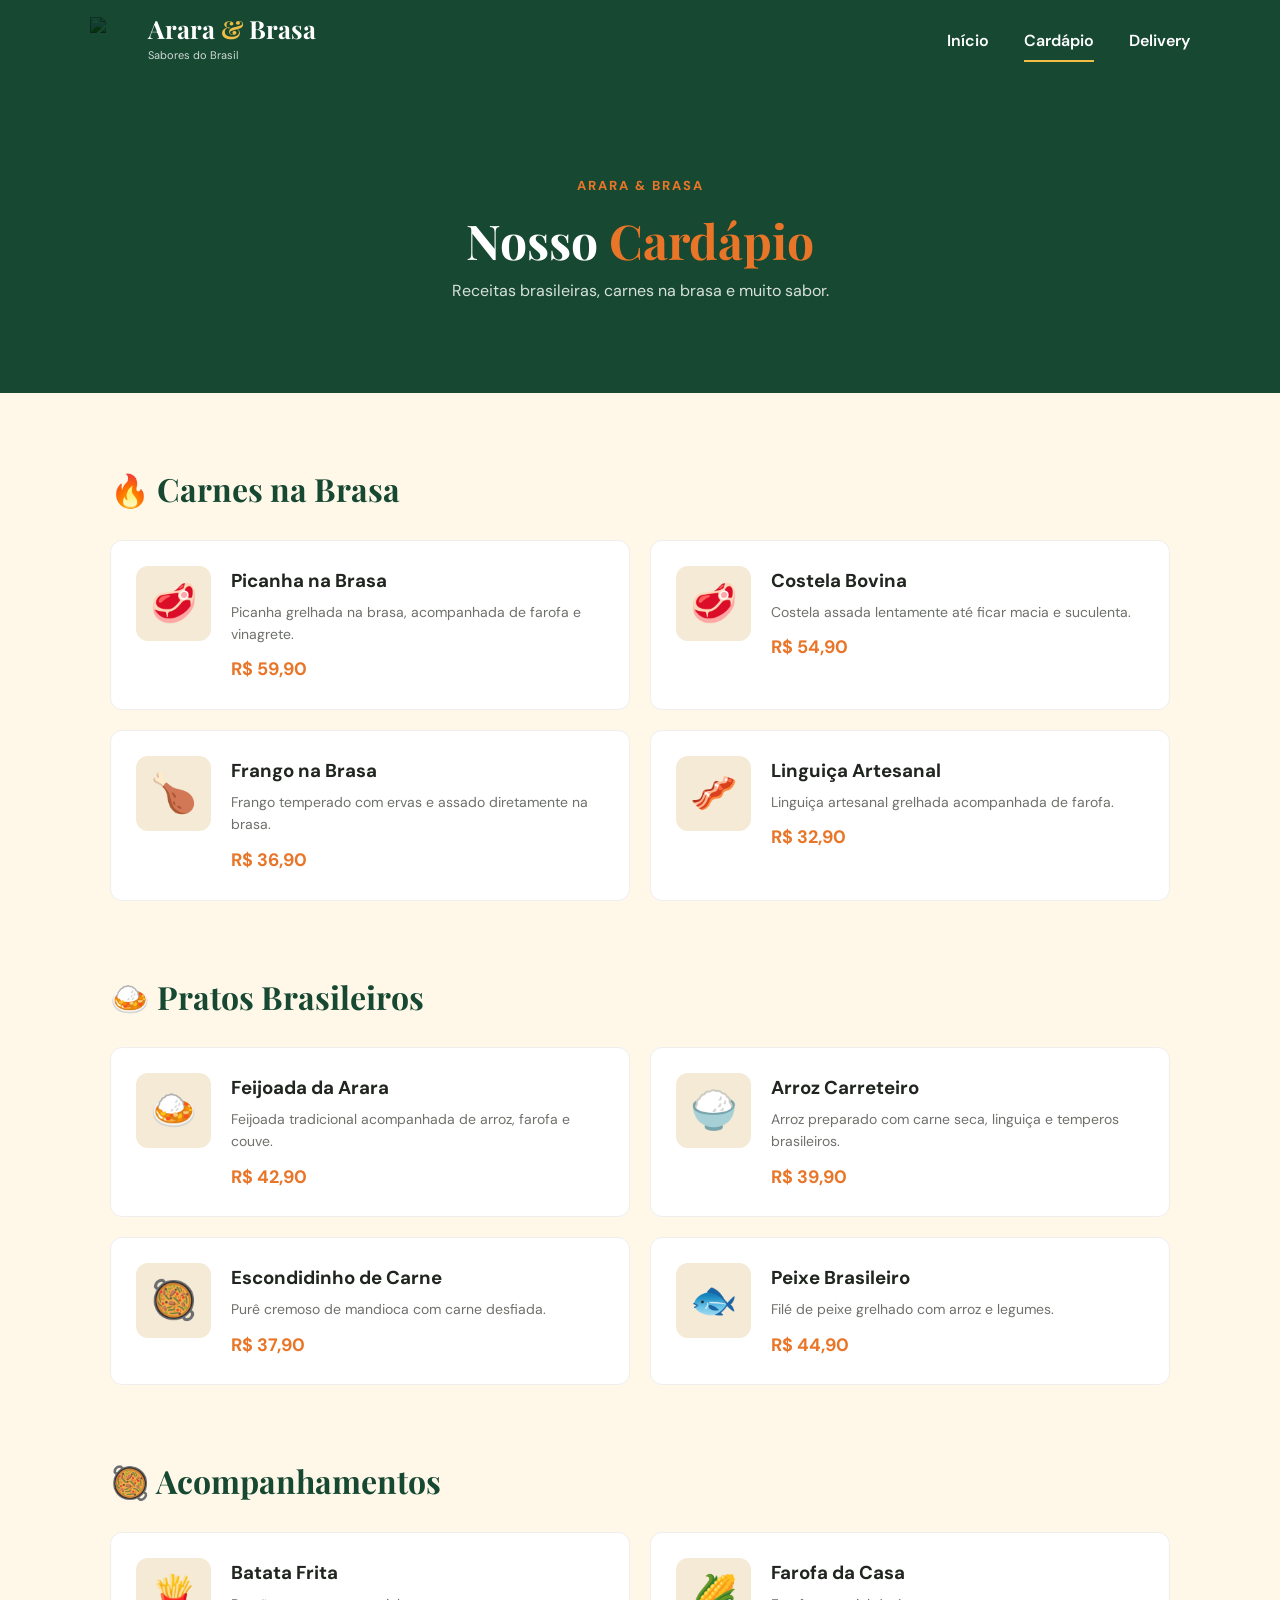
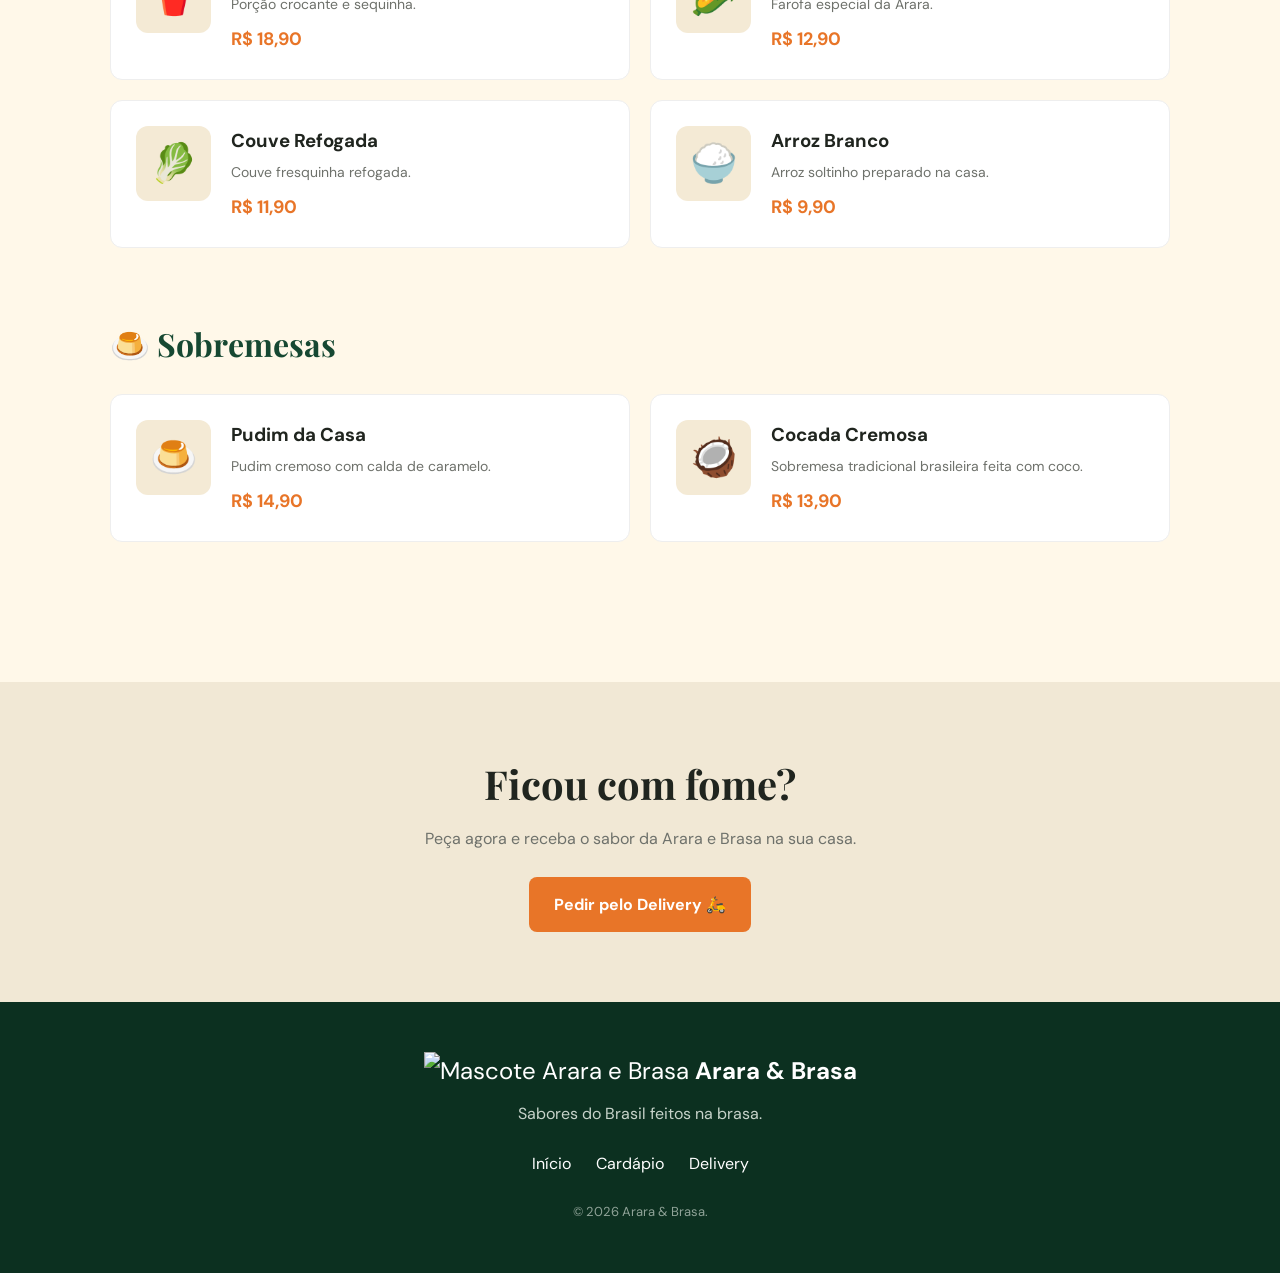
==== Arara&Brasa/cardapio.html @ d411e4e3 "cardapio AB 3.1.3" ====
<!DOCTYPE html>
<html lang="pt-BR">

<head>

    <meta charset="UTF-8">

    <meta name="viewport"
          content="width=device-width, initial-scale=1.0">

    <title>Cardápio | Arara e Brasa</title>

    <link rel="stylesheet" href="style.css">

</head>

<body>

<header class="header">

    <div class="logo">

        <span class="logo-arara"><img src="imgs/araraab.png" alt="Mascote Arara e Brasa"></span>

        <div>
            <h1>Arara <span>&</span> Brasa</h1>
            <small>Sabores do Brasil</small>
        </div>

    </div>

    <button class="menu-btn" onclick="toggleMenu()">☰</button>

    <nav id="menu">

        <a href="index.html">Início</a>

        <a href="cardapio.html" class="active">
            Cardápio
        </a>

        <a href="delivery.html">
            Delivery
        </a>

    </nav>

</header>


<main>

<section class="page-header">

    <span class="section-label">
        ARARA & BRASA
    </span>

    <h2>
        Nosso <span>Cardápio</span>
    </h2>

    <p>
        Receitas brasileiras, carnes na brasa e muito sabor.
    </p>

</section>


<section class="menu-section">

    <!-- CARNES -->

    <div class="menu-category">

        <h2>🔥 Carnes na Brasa</h2>

        <div class="menu-grid">

            <div class="menu-item">

                <div class="food-icon">🥩</div>

                <div class="food-info">

                    <h3>Picanha na Brasa</h3>

                    <p>
                        Picanha grelhada na brasa,
                        acompanhada de farofa e vinagrete.
                    </p>

                    <strong>R$ 59,90</strong>

                </div>

            </div>


            <div class="menu-item">

                <div class="food-icon">🥩</div>

                <div class="food-info">

                    <h3>Costela Bovina</h3>

                    <p>
                        Costela assada lentamente até ficar
                        macia e suculenta.
                    </p>

                    <strong>R$ 54,90</strong>

                </div>

            </div>


            <div class="menu-item">

                <div class="food-icon">🍗</div>

                <div class="food-info">

                    <h3>Frango na Brasa</h3>

                    <p>
                        Frango temperado com ervas e
                        assado diretamente na brasa.
                    </p>

                    <strong>R$ 36,90</strong>

                </div>

            </div>


            <div class="menu-item">

                <div class="food-icon">🥓</div>

                <div class="food-info">

                    <h3>Linguiça Artesanal</h3>

                    <p>
                        Linguiça artesanal grelhada
                        acompanhada de farofa.
                    </p>

                    <strong>R$ 32,90</strong>

                </div>

            </div>

        </div>

    </div>


    <div class="menu-category">

        <h2>🍛 Pratos Brasileiros</h2>

        <div class="menu-grid">

            <div class="menu-item">

                <div class="food-icon">🍛</div>

                <div class="food-info">

                    <h3>Feijoada da Arara</h3>

                    <p>
                        Feijoada tradicional acompanhada
                        de arroz, farofa e couve.
                    </p>

                    <strong>R$ 42,90</strong>

                </div>

            </div>


            <div class="menu-item">

                <div class="food-icon">🍚</div>

                <div class="food-info">

                    <h3>Arroz Carreteiro</h3>

                    <p>
                        Arroz preparado com carne seca,
                        linguiça e temperos brasileiros.
                    </p>

                    <strong>R$ 39,90</strong>

                </div>

            </div>


            <div class="menu-item">

                <div class="food-icon">🥘</div>

                <div class="food-info">

                    <h3>Escondidinho de Carne</h3>

                    <p>
                        Purê cremoso de mandioca com
                        carne desfiada.
                    </p>

                    <strong>R$ 37,90</strong>

                </div>

            </div>


            <div class="menu-item">

                <div class="food-icon">🐟</div>

                <div class="food-info">

                    <h3>Peixe Brasileiro</h3>

                    <p>
                        Filé de peixe grelhado com
                        arroz e legumes.
                    </p>

                    <strong>R$ 44,90</strong>

                </div>

            </div>

        </div>

    </div>


    <div class="menu-category">

        <h2>🥘 Acompanhamentos</h2>

        <div class="menu-grid">

            <div class="menu-item">

                <div class="food-icon">🍟</div>

                <div class="food-info">

                    <h3>Batata Frita</h3>

                    <p>Porção crocante e sequinha.</p>

                    <strong>R$ 18,90</strong>

                </div>

            </div>


            <div class="menu-item">

                <div class="food-icon">🌽</div>

                <div class="food-info">

                    <h3>Farofa da Casa</h3>

                    <p>Farofa especial da Arara.</p>

                    <strong>R$ 12,90</strong>

                </div>

            </div>


            <div class="menu-item">

                <div class="food-icon">🥬</div>

                <div class="food-info">

                    <h3>Couve Refogada</h3>

                    <p>Couve fresquinha refogada.</p>

                    <strong>R$ 11,90</strong>

                </div>

            </div>


            <div class="menu-item">

                <div class="food-icon">🍚</div>

                <div class="food-info">

                    <h3>Arroz Branco</h3>

                    <p>Arroz soltinho preparado na casa.</p>

                    <strong>R$ 9,90</strong>

                </div>

            </div>

        </div>

    </div>


    <div class="menu-category">

        <h2>🍮 Sobremesas</h2>

        <div class="menu-grid">

            <div class="menu-item">

                <div class="food-icon">🍮</div>

                <div class="food-info">

                    <h3>Pudim da Casa</h3>

                    <p>Pudim cremoso com calda de caramelo.</p>

                    <strong>R$ 14,90</strong>

                </div>

            </div>


            <div class="menu-item">

                <div class="food-icon">🥥</div>

                <div class="food-info">

                    <h3>Cocada Cremosa</h3>

                    <p>
                        Sobremesa tradicional brasileira
                        feita com coco.
                    </p>

                    <strong>R$ 13,90</strong>

                </div>

            </div>

        </div>

    </div>

</section>


<section class="menu-cta">

    <h2>
        Ficou com fome?
    </h2>

    <p>
        Peça agora e receba o sabor da Arara e Brasa
        na sua casa.
    </p>

    <a href="delivery.html" class="btn btn-primary">
        Pedir pelo Delivery 🛵
    </a>

</section>

</main>


<footer>

    <div class="footer-logo">
        <img src="imgs/araraab.png" alt="Mascote Arara e Brasa"> <strong>Arara & Brasa</strong>
    </div>

    <p>Sabores do Brasil feitos na brasa.</p>

    <div class="footer-links">

        <a href="index.html">Início</a>

        <a href="cardapio.html">Cardápio</a>

        <a href="delivery.html">Delivery</a>

    </div>

    <p class="copyright">
        © 2026 Arara & Brasa.
    </p>

</footer>

<script src="script.js"></script>

</body>
</html>
---- Arara&Brasa/style.css ----
@import url('https://fonts.googleapis.com/css2?family=DM+Sans:wght@400;500;600;700&family=Playfair+Display:wght@600;700;800&display=swap');

* {
    margin: 0;
    padding: 0;
    box-sizing: border-box;
}


:root {

    --green: #164832;
    --green-dark: #0c3020;

    --red: #c84630;

    --orange: #e87528;

    --yellow: #f2bd45;

    --cream: #fff8e9;

    --white: #ffffff;

    --dark: #20251f;

    --gray: #6e716b;

    --light-gray: #eee9dc;

}


body {

    font-family: "DM Sans", sans-serif;

    background: var(--cream);

    color: var(--dark);

    line-height: 1.6;

}


a {
    text-decoration: none;
    color: inherit;
}


button {
    font-family: inherit;
}


.header {

    height: 82px;

    background: var(--green);

    color: white;

    display: flex;

    align-items: center;

    justify-content: space-between;

    padding: 0 7%;

    position: sticky;

    top: 0;

    z-index: 1000;

}


.logo {

    display: flex;

    align-items: center;

    gap: 10px;

}


.logo-arara {

    font-size: 42px;

}


.logo h1 {

    font-family: "Playfair Display", serif;

    font-size: 25px;

    line-height: 1;

}


.logo h1 span {

    color: var(--yellow);

}


.logo small {

    font-size: 11px;

    opacity: .8;

}


nav {

    display: flex;

    gap: 35px;

}


nav a {

    font-weight: 600;

    position: relative;

    padding: 8px 0;

}


nav a::after {

    content: "";

    position: absolute;

    bottom: 0;

    left: 0;

    width: 0;

    height: 2px;

    background: var(--yellow);

    transition: .3s;

}


nav a:hover::after,
nav a.active::after {

    width: 100%;

}


.menu-btn {

    display: none;

    border: 0;

    background: transparent;

    color: white;

    font-size: 28px;

    cursor: pointer;

}


.hero {

    min-height: 650px;

    background:

        radial-gradient(
            circle at 75% 50%,
            rgba(242,189,69,.16),
            transparent 35%
        ),

        var(--green);

    color: white;

    display: flex;

    align-items: center;

    justify-content: space-between;

    padding: 70px 10%;

    overflow: hidden;

}


.hero-content {

    max-width: 600px;

}


.tag {

    display: inline-block;

    color: var(--yellow);

    font-weight: 700;

    font-size: 13px;

    margin-bottom: 20px;

}


.hero h2 {

    font-family: "Playfair Display", serif;

    font-size: clamp(50px, 6vw, 82px);

    line-height: 1.03;

    margin-bottom: 25px;

}


.hero h2 span {

    color: var(--yellow);

    display: block;

}


.hero p {

    max-width: 540px;

    color: #e1e8df;

    font-size: 18px;

    margin-bottom: 35px;

}


.hero-buttons {

    display: flex;

    gap: 15px;

    flex-wrap: wrap;

}


.btn {

    display: inline-block;

    padding: 15px 25px;

    border-radius: 8px;

    font-weight: 700;

    transition: .3s;

}


.btn-primary {

    background: var(--orange);

    color: white;

}


.btn-primary:hover {

    transform: translateY(-3px);

    background: #d55f1b;

}


.btn-secondary {

    border: 2px solid rgba(255,255,255,.4);

    color: white;

}


.btn-secondary:hover {

    background: white;

    color: var(--green);

}


.mascot {

    position: relative;
    
    width: 360px;
    
    height: 360px;
    
    display: flex;
    
    align-items: center;
    
    justify-content: center;

}


.mascot-circle {
    
    width: 300px;
    
    height: 300px;
    
    display: flex;
    
    align-items: center;
    
    justify-content: center;
    
    animation: float 4s ease-in-out infinite;
}

.mascot-circle img {
    
    width: 100%;
    
    height: 100%;
    
    object-fit: contain;
    
    display: block;
    
    mix-blend-mode: multiply;

}


@keyframes float {

    0%, 100% {
        transform: translateY(0);
    }

    50% {
        transform: translateY(-15px);
    }

}


.about {

    max-width: 1200px;

    margin: auto;

    padding: 100px 30px;

    display: grid;

    grid-template-columns: 1fr 1fr;

    gap: 80px;

    align-items: center;

}


.about-image {

    height: 480px;

}

.section-label {

    color: var(--orange);

    font-weight: 800;

    font-size: 13px;

    letter-spacing: 2px;

}


.sobre-content > h2,
.section-title h2,
.page-header h2 {

    font-family: "Playfair Display", serif;

    font-size: 48px;

    line-height: 1.15;

    margin: 15px 0 25px;

}


.sobre-content > h2 span,
.section-title h2 span,
.page-header h2 span {

    color: var(--orange);

}

.logo-arara {
    
    width: 48px;
    
    height: 48px;
    
    display: flex;
    
    align-items: center;
    
    justify-content: center;

}

.logo-arara img {
    
    width: 100%;
    
    height: 100%;
    
    object-fit: contain;
    
    mix-blend-mode: multiply;

}


.sobre-content > p {

    color: var(--gray);

    margin-bottom: 18px;

}


.features {

    margin-top: 30px;

    display: flex;

    flex-direction: column;

    gap: 18px;

}


.feature {

    display: flex;

    gap: 15px;

}


.feature > strong {

    font-size: 25px;

}


.feature h3 {

    font-size: 17px;

}


.feature p {

    color: var(--gray);

    font-size: 14px;

}


.especialidades {

    background: #f1e8d5;

    padding: 100px 8%;

}


.section-title {

    text-align: center;

    max-width: 650px;

    margin: 0 auto 50px;

}


.especialidades-grid {

    max-width: 1100px;

    margin: auto;

    display: grid;

    grid-template-columns: repeat(3, 1fr);

    gap: 25px;

}


.especialidade-card {

    background: white;

    padding: 35px;

    border-radius: 15px;

    text-align: center;

    transition: .3s;

}


.especialidade-card:hover {

    transform: translateY(-8px);

}


.especialidade-icon {

    font-size: 55px;

    margin-bottom: 20px;

}


.especialidade-card h3 {

    margin-bottom: 10px;

}


.especialidade-card p {

    color: var(--gray);

}


.cta {

    max-width: 1100px;

    margin: 80px auto;

    padding: 55px;

    border-radius: 20px;

    background: var(--green);

    color: white;

    display: flex;

    justify-content: space-between;

    align-items: center;

    gap: 30px;

}


.cta span {

    font-size: 40px;

}


.cta h2 {

    font-family: "Playfair Display", serif;

    font-size: 35px;

}


.cta strong {

    color: var(--yellow);

}


.cta p {

    color: #d7e1d9;

    max-width: 600px;

}


.page-header {

    text-align: center;

    padding: 90px 20px;

    background: var(--green);

    color: white;

}


.page-header h2 {

    margin-bottom: 10px;

}


.page-header p {

    color: #d8e1da;

}


.menu-section {

    max-width: 1100px;

    margin: auto;

    padding: 70px 20px;

}


.menu-category {

    margin-bottom: 70px;

}


.menu-category > h2 {

    font-family: "Playfair Display", serif;

    font-size: 32px;

    margin-bottom: 25px;

    color: var(--green);

}


.menu-grid {

    display: grid;

    grid-template-columns: 1fr 1fr;

    gap: 20px;

}


.menu-item {

    background: white;

    border-radius: 12px;

    padding: 25px;

    display: flex;

    gap: 20px;

    border: 1px solid #eee;

    transition: .3s;

}


.menu-item:hover {

    transform: translateY(-4px);

    box-shadow: 0 10px 30px rgba(0,0,0,.08);

}


.food-icon {

    width: 75px;

    height: 75px;

    min-width: 75px;

    border-radius: 12px;

    background: #f4ead5;

    display: flex;

    align-items: center;

    justify-content: center;

    font-size: 38px;

}


.food-info h3 {

    margin-bottom: 5px;

}


.food-info p {

    color: var(--gray);

    font-size: 14px;

    margin-bottom: 10px;

}


.food-info strong {

    color: var(--orange);

    font-size: 18px;

}


.menu-cta {

    text-align: center;

    background: #f1e8d5;

    padding: 70px 20px;

}


.menu-cta h2 {

    font-family: "Playfair Display", serif;

    font-size: 40px;

    margin-bottom: 10px;

}


.menu-cta p {

    margin-bottom: 25px;

    color: var(--gray);

}


.delivery-container {

    max-width: 1200px;

    margin: auto;

    padding: 70px 25px;

    display: grid;

    grid-template-columns: 1.5fr 1fr;

    gap: 40px;

}


.delivery-products > h2 {

    font-family: "Playfair Display", serif;

    color: var(--green);

    margin-bottom: 25px;

}


.delivery-card {

    background: white;

    padding: 20px;

    border-radius: 12px;

    display: flex;

    gap: 20px;

    margin-bottom: 15px;

    box-shadow: 0 5px 20px rgba(0,0,0,.04);

}


.delivery-food {

    width: 100px;

    height: 100px;

    min-width: 100px;

    background: #f4ead5;

    border-radius: 12px;

    display: flex;

    align-items: center;

    justify-content: center;

    font-size: 50px;

}


.delivery-info {

    flex: 1;

}


.delivery-info h3 {

    margin-bottom: 5px;

}


.delivery-info p {

    color: var(--gray);

    font-size: 14px;

    margin-bottom: 8px;

}


.delivery-info strong {

    display: block;

    color: var(--orange);

    margin-bottom: 10px;

}


.add-btn {

    border: none;

    padding: 8px 15px;

    border-radius: 6px;

    background: var(--green);

    color: white;

    cursor: pointer;

    font-weight: 700;

}


.add-btn:hover {

    background: var(--orange);

}


.cart {

    background: white;

    border-radius: 15px;

    padding: 25px;

    height: fit-content;

    position: sticky;

    top: 110px;

    box-shadow: 0 10px 40px rgba(0,0,0,.08);

}


.cart-header {

    display: flex;

    justify-content: space-between;

    align-items: center;

    padding-bottom: 20px;

    border-bottom: 1px solid #eee;

}


.cart-header h2 {

    font-size: 20px;

}


#cart-count {

    background: var(--orange);

    color: white;

    width: 28px;

    height: 28px;

    border-radius: 50%;

    display: flex;

    justify-content: center;

    align-items: center;

    font-weight: 700;

}


.empty-cart {

    text-align: center;

    padding: 50px 10px;

    color: var(--gray);

}


.empty-cart:first-letter {

    font-size: 40px;

}


.cart-item {

    display: flex;

    justify-content: space-between;

    gap: 10px;

    padding: 15px 0;

    border-bottom: 1px solid #eee;

}


.cart-item h4 {

    font-size: 14px;

}


.cart-item small {

    color: var(--gray);

}


.remove-item {

    border: none;

    background: transparent;

    color: var(--red);

    cursor: pointer;

}


.cart-footer {

    margin-top: 20px;

}


.cart-total {

    display: flex;

    justify-content: space-between;

    font-size: 19px;

    margin-bottom: 20px;

}


.cart-total strong {

    color: var(--orange);

}


.checkout-btn {

    width: 100%;

    border: none;

    border-radius: 8px;

    padding: 14px;

    background: var(--green);

    color: white;

    font-weight: 700;

    cursor: pointer;

}


.checkout-btn:hover {

    background: var(--orange);

}


.delivery-info-section {

    background: #f1e8d5;

    padding: 60px 10%;

    display: grid;

    grid-template-columns: repeat(3, 1fr);

    gap: 30px;

    text-align: center;

}


.delivery-info-section span {

    font-size: 35px;

}


.delivery-info-section h3 {

    margin: 10px 0;

}


.delivery-info-section p {

    color: var(--gray);

}


footer {

    background: var(--green-dark);

    color: white;

    text-align: center;

    padding: 50px 20px;

}


.footer-logo {

    font-size: 24px;

    margin-bottom: 10px;

}


footer > p {

    color: #c7d3ca;

}


.footer-links {

    display: flex;

    justify-content: center;

    gap: 25px;

    margin: 25px 0;

}


.footer-links a:hover {

    color: var(--yellow);

}


.copyright {

    font-size: 13px;

    opacity: .7;

}


@media (max-width: 900px) {

    .header {

        padding: 0 5%;

    }

    nav {

        display: none;

        position: absolute;

        top: 82px;

        left: 0;

        right: 0;

        background: var(--green);

        flex-direction: column;

        padding: 25px;

        gap: 15px;

    }

    nav.open {

        display: flex;

    }

    .menu-btn {

        display: block;

    }

    .hero {

        text-align: center;

        flex-direction: column;

        padding: 70px 25px;

    }

    .hero-buttons {

        justify-content: center;

    }

    .mascot {
        
        width: 300px;
        
        height: 300px;
        
        margin-top: 40px;
    
    }

    .mascot-circle {
        
        width: 250px;
        
        height: 250px;
    
    }

    .mascot-circle img {
        
        width: 100%;
        
        height: 100%;
        
        object-fit: contain;
    
    }

    .about {

        grid-template-columns: 1fr;

        gap: 50px;

    }

    .specialty-grid {

        grid-template-columns: 1fr;

    }

    .menu-grid {

        grid-template-columns: 1fr;

    }

    .delivery-container {

        grid-template-columns: 1fr;

    }

    .cart {

        position: static;

    }

    .delivery-info-section {

        grid-template-columns: 1fr;

    }

}


@media (max-width: 600px) {

    .logo h1 {

        font-size: 20px;

    }

    .logo-arara {
        
        width: 40px;
        
        height: 40px;
    
    }



    .hero h2 {

        font-size: 48px;

    }

    .about h2,
    .section-title h2,
    .page-header h2 {

        font-size: 38px;

    }

    .about {

        padding: 70px 20px;

    }

    .about-image {

        height: 350px;

    }

    .image-placeholder {

        box-shadow: 10px 10px 0 var(--green);

    }

    .cta {

        margin: 50px 20px;

        padding: 35px 25px;

        flex-direction: column;

        text-align: center;

    }

    .delivery-card {

        align-items: flex-start;

    }

    .delivery-food {

        width: 70px;

        height: 70px;

        min-width: 70px;

        font-size: 35px;

    }

}
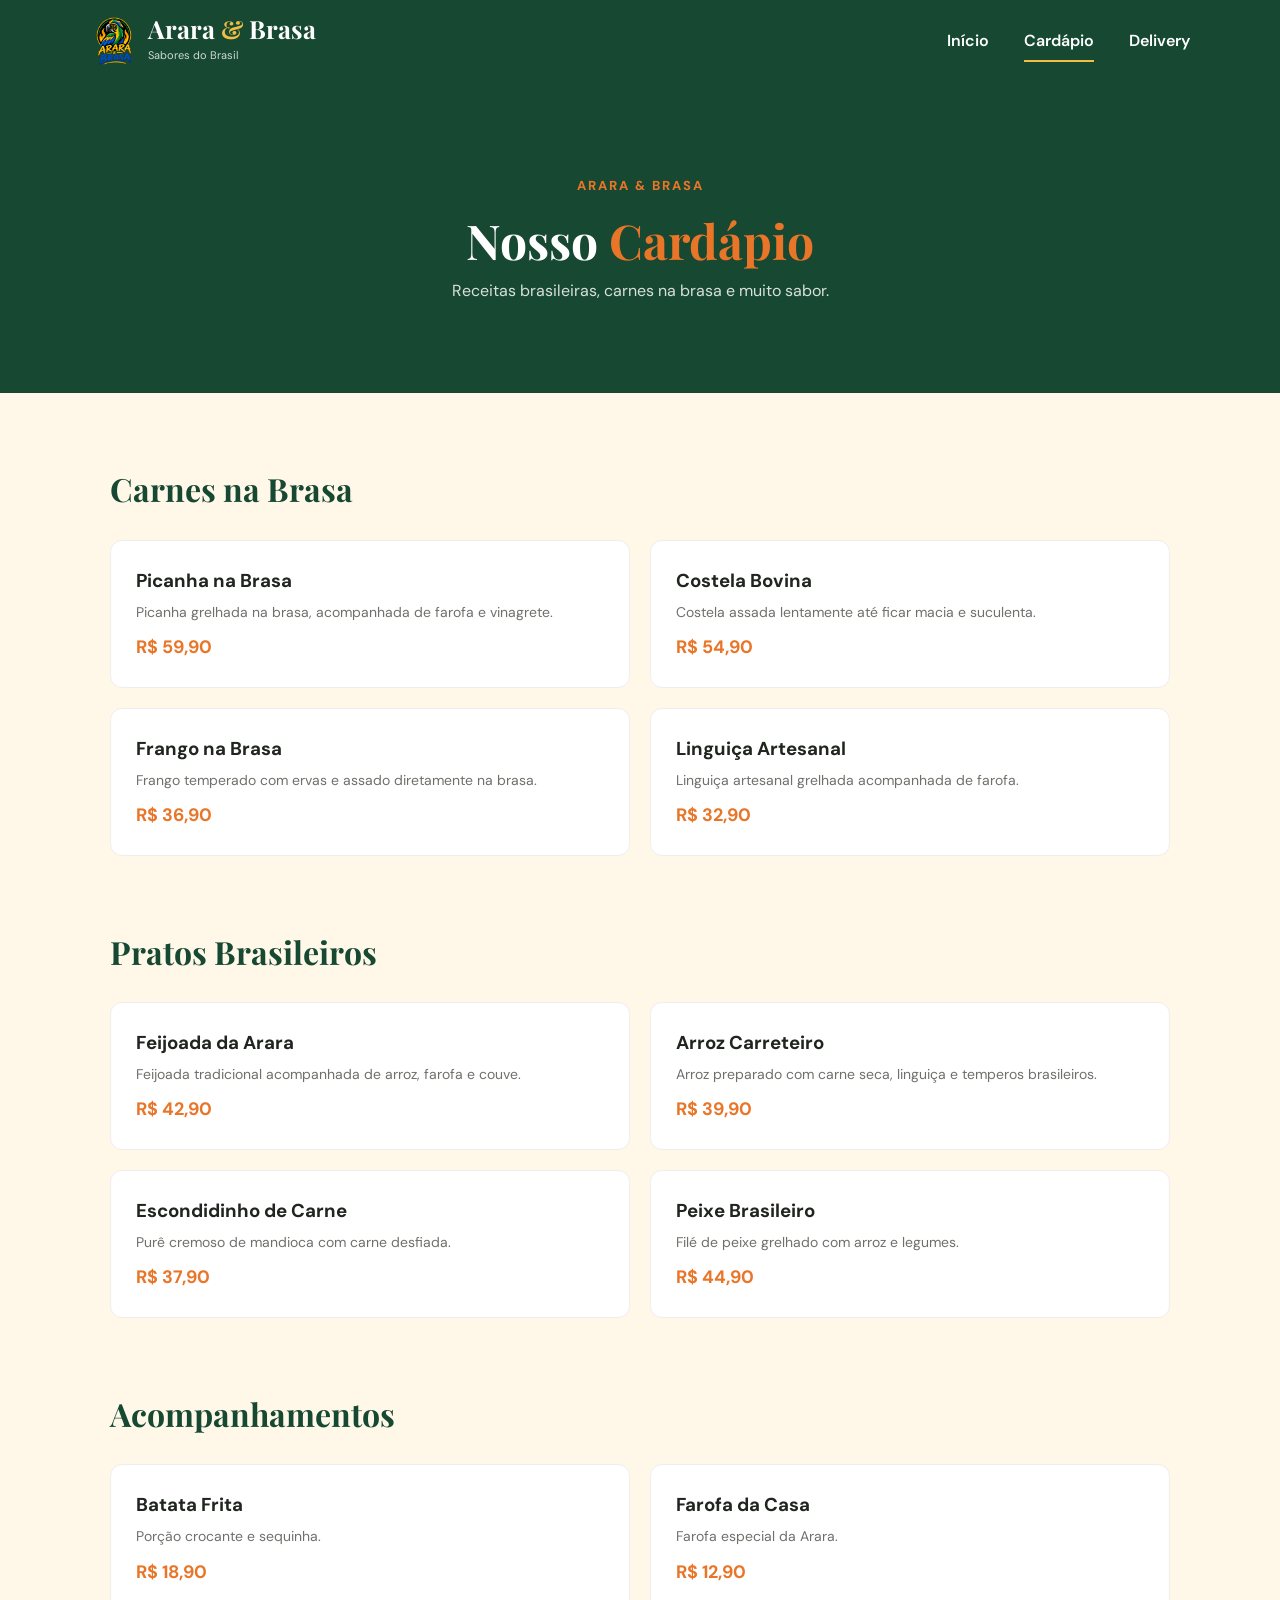
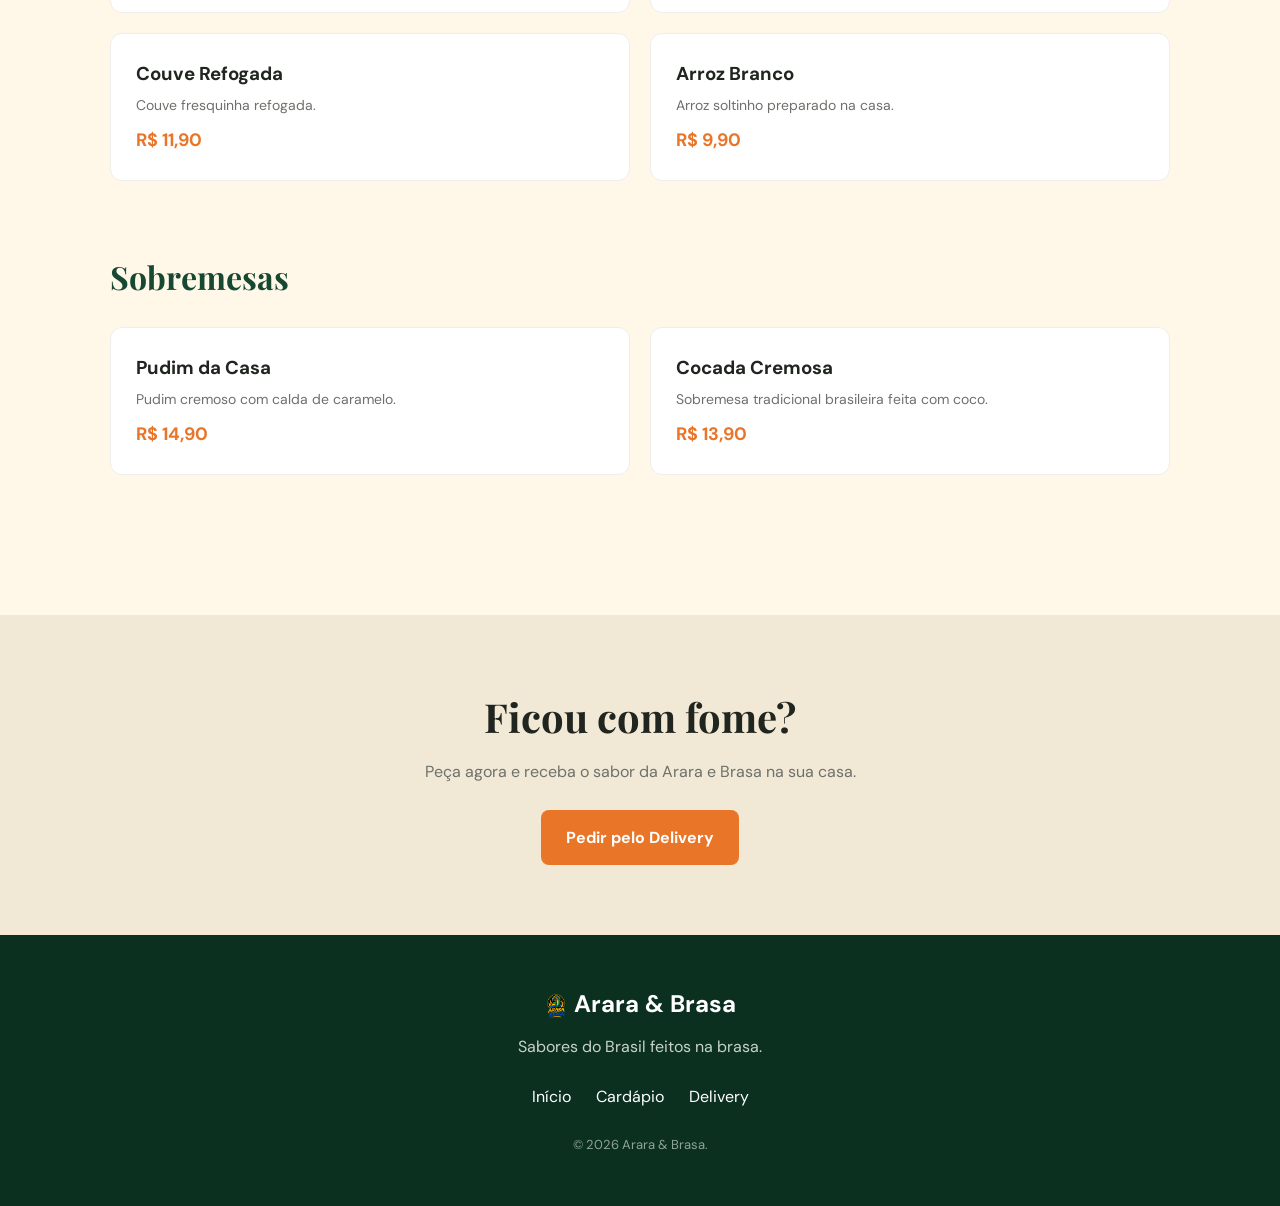
==== commit 5a13a23f: "cardapio AB 3.1.4" ====
--- a/Arara&Brasa/cardapio.html
+++ b/Arara&Brasa/cardapio.html
@@ -69,17 +69,13 @@
 
 <section class="menu-section">
 
-    <!-- CARNES -->
-
     <div class="menu-category">
 
-        <h2>🔥 Carnes na Brasa</h2>
+        <h2>Carnes na Brasa</h2>
 
         <div class="menu-grid">
 
             <div class="menu-item">
-
-                <div class="food-icon">🥩</div>
 
                 <div class="food-info">
 
@@ -99,8 +95,6 @@
 
             <div class="menu-item">
 
-                <div class="food-icon">🥩</div>
-
                 <div class="food-info">
 
                     <h3>Costela Bovina</h3>
@@ -119,8 +113,6 @@
 
             <div class="menu-item">
 
-                <div class="food-icon">🍗</div>
-
                 <div class="food-info">
 
                     <h3>Frango na Brasa</h3>
@@ -139,8 +131,6 @@
 
             <div class="menu-item">
 
-                <div class="food-icon">🥓</div>
-
                 <div class="food-info">
 
                     <h3>Linguiça Artesanal</h3>
@@ -163,13 +153,11 @@
 
     <div class="menu-category">
 
-        <h2>🍛 Pratos Brasileiros</h2>
+        <h2>Pratos Brasileiros</h2>
 
         <div class="menu-grid">
 
             <div class="menu-item">
-
-                <div class="food-icon">🍛</div>
 
                 <div class="food-info">
 
@@ -189,8 +177,6 @@
 
             <div class="menu-item">
 
-                <div class="food-icon">🍚</div>
-
                 <div class="food-info">
 
                     <h3>Arroz Carreteiro</h3>
@@ -209,8 +195,6 @@
 
             <div class="menu-item">
 
-                <div class="food-icon">🥘</div>
-
                 <div class="food-info">
 
                     <h3>Escondidinho de Carne</h3>
@@ -229,8 +213,6 @@
 
             <div class="menu-item">
 
-                <div class="food-icon">🐟</div>
-
                 <div class="food-info">
 
                     <h3>Peixe Brasileiro</h3>
@@ -253,14 +235,12 @@
 
     <div class="menu-category">
 
-        <h2>🥘 Acompanhamentos</h2>
+        <h2>Acompanhamentos</h2>
 
         <div class="menu-grid">
 
             <div class="menu-item">
 
-                <div class="food-icon">🍟</div>
-
                 <div class="food-info">
 
                     <h3>Batata Frita</h3>
@@ -276,8 +256,6 @@
 
             <div class="menu-item">
 
-                <div class="food-icon">🌽</div>
-
                 <div class="food-info">
 
                     <h3>Farofa da Casa</h3>
@@ -293,8 +271,6 @@
 
             <div class="menu-item">
 
-                <div class="food-icon">🥬</div>
-
                 <div class="food-info">
 
                     <h3>Couve Refogada</h3>
@@ -310,8 +286,6 @@
 
             <div class="menu-item">
 
-                <div class="food-icon">🍚</div>
-
                 <div class="food-info">
 
                     <h3>Arroz Branco</h3>
@@ -331,14 +305,12 @@
 
     <div class="menu-category">
 
-        <h2>🍮 Sobremesas</h2>
+        <h2>Sobremesas</h2>
 
         <div class="menu-grid">
 
             <div class="menu-item">
 
-                <div class="food-icon">🍮</div>
-
                 <div class="food-info">
 
                     <h3>Pudim da Casa</h3>
@@ -353,8 +325,6 @@
 
 
             <div class="menu-item">
-
-                <div class="food-icon">🥥</div>
 
                 <div class="food-info">
 
@@ -390,7 +360,7 @@
     </p>
 
     <a href="delivery.html" class="btn btn-primary">
-        Pedir pelo Delivery 🛵
+        Pedir pelo Delivery
     </a>
 
 </section>
--- a/Arara&Brasa/style.css
+++ b/Arara&Brasa/style.css
@@ -91,11 +91,6 @@
 }
 
 
-.logo-arara {
-
-    font-size: 42px;
-
-}
 
 
 .logo h1 {
@@ -481,8 +476,7 @@
     height: 100%;
     
     object-fit: contain;
-    
-    mix-blend-mode: multiply;
+    display: block;
 
 }
 
@@ -653,6 +647,21 @@
 }
 
 
+.cta span img {
+
+    width: 1em;
+
+    height: 1em;
+
+    object-fit: contain;
+
+    display: inline-block;
+
+    vertical-align: middle;
+
+}
+
+
 .cta h2 {
 
     font-family: "Playfair Display", serif;
@@ -1063,9 +1072,17 @@
 }
 
 
-.empty-cart:first-letter {
-
-    font-size: 40px;
+.empty-cart > img {
+
+    width: 40px;
+
+    height: 40px;
+
+    object-fit: contain;
+
+    display: inline-block;
+
+    vertical-align: middle;
 
 }
 
@@ -1223,6 +1240,21 @@
     font-size: 24px;
 
     margin-bottom: 10px;
+
+}
+
+
+.footer-logo img {
+
+    width: 1em;
+
+    height: 1em;
+
+    object-fit: contain;
+
+    display: inline-block;
+
+    vertical-align: middle;
 
 }
 
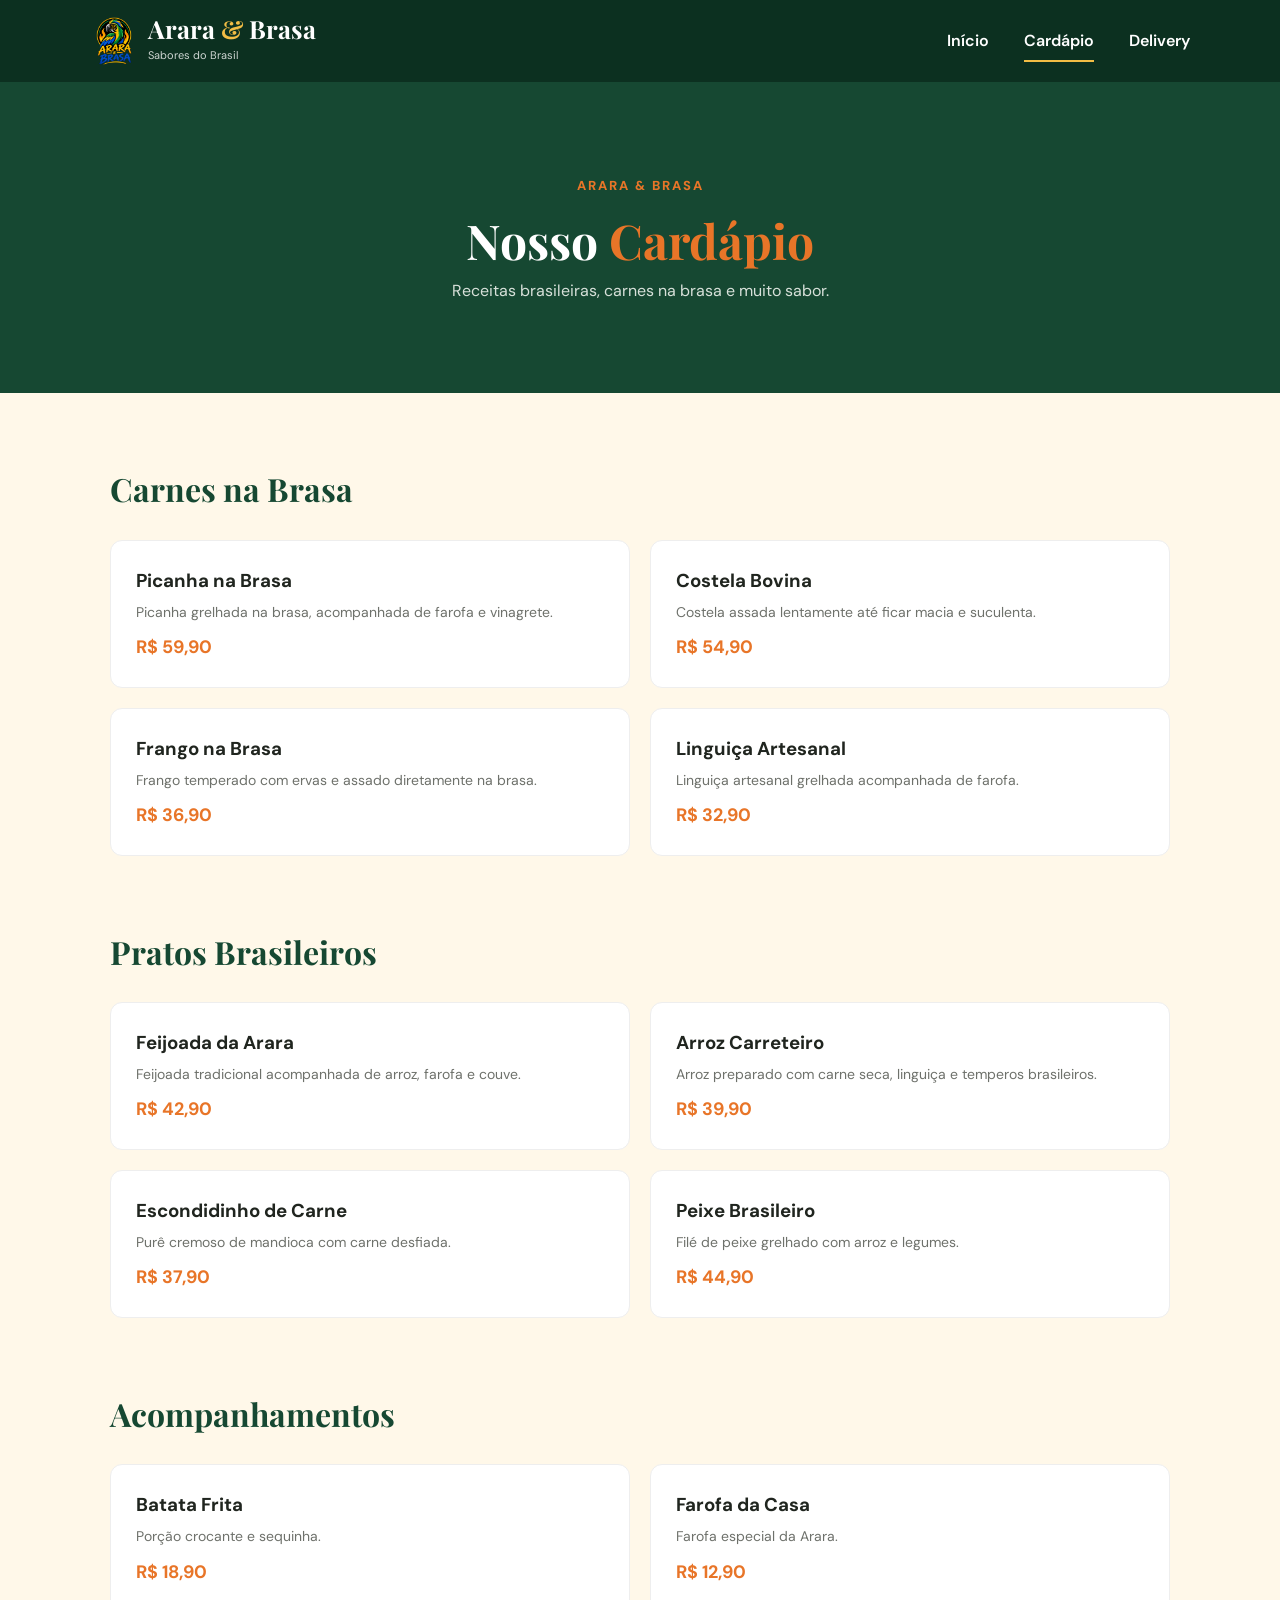
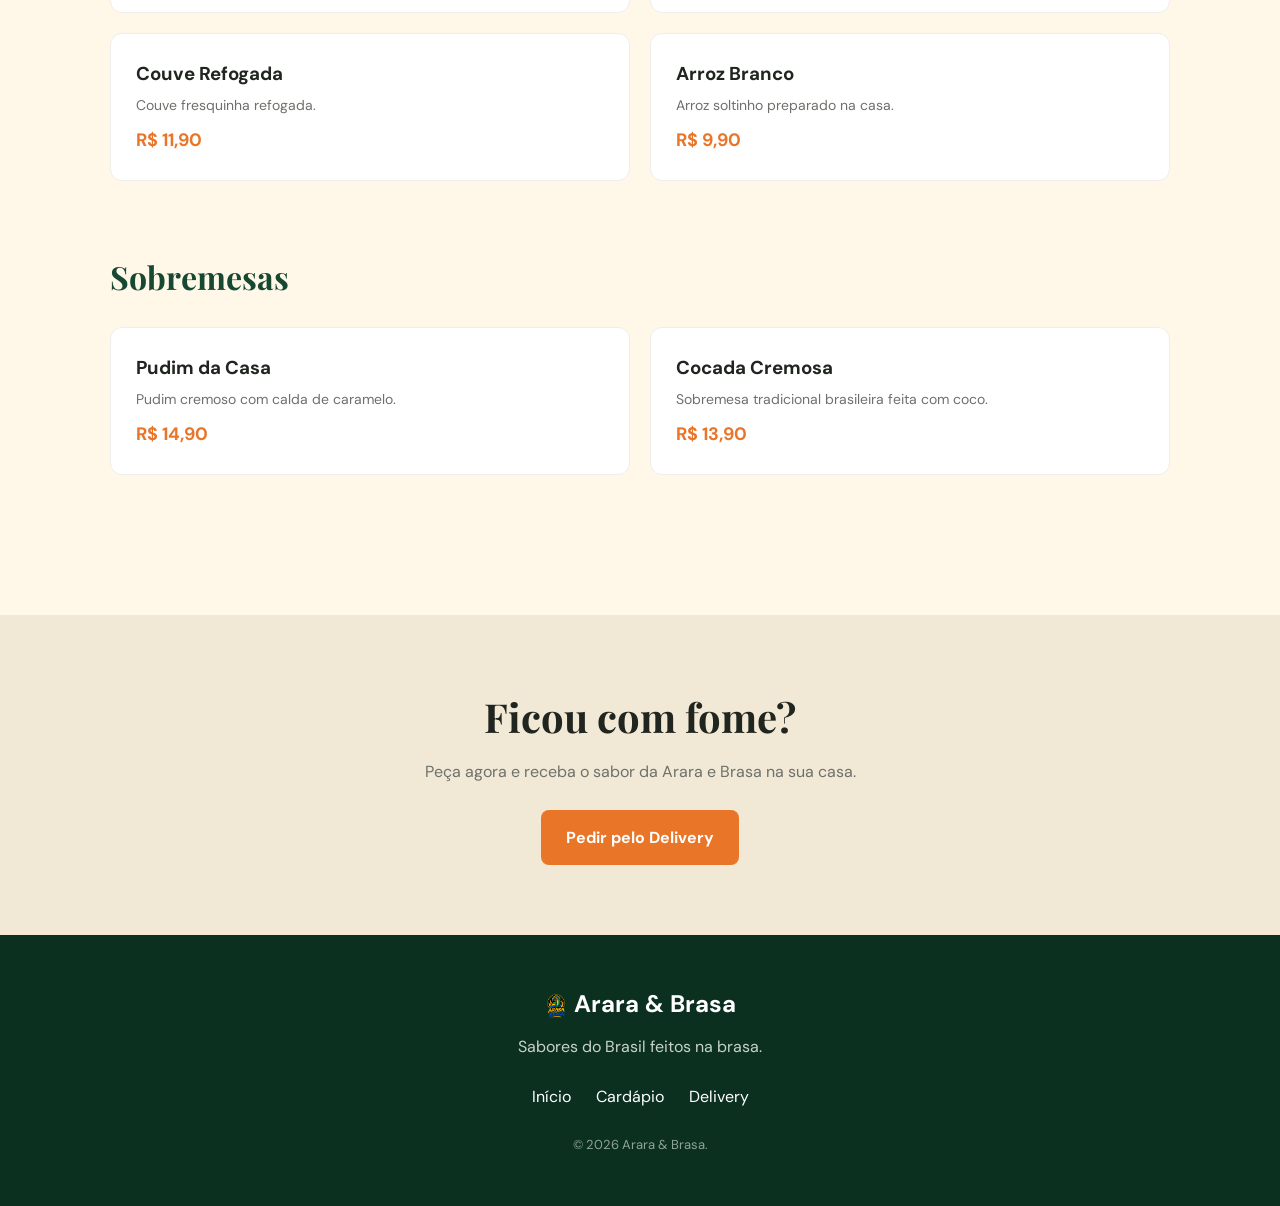
==== commit f3c29143: "Pop up js" ====
--- a/Arara&Brasa/cardapio.html
+++ b/Arara&Brasa/cardapio.html
@@ -75,7 +75,12 @@
 
         <div class="menu-grid">
 
-            <div class="menu-item">
+            <div class="menu-item" 
+            data-nome="Picanha na Brasa"
+            data-descricao="Suculenta picanha bovina preparada na brasa, com uma crosta dourada e 
+            sabor irresistível. Acompanhada de farofa crocante e vinagrete fresco."
+            data-preco="R$ 59,90"
+            data-imagem="imgs/picanha.png">
 
                 <div class="food-info">
 
@@ -93,7 +98,12 @@
             </div>
 
 
-            <div class="menu-item">
+            <div class="menu-item"
+            data-nome="Costela Bovina"
+            data-descricao="Costela bovina assada lentamente na brasa, 
+            com carne macia, suculenta e cheia de sabor. Acompanhada de farofa crocante e vinagrete fresco."
+            data-preco="R$ 54,90"
+            data-imagem="imgs/costela.png">
 
                 <div class="food-info">
 
@@ -111,7 +121,12 @@
             </div>
 
 
-            <div class="menu-item">
+            <div class="menu-item"
+            data-nome="Frango na Brasa"
+            data-descricao="Frango temperado com ervas e assado na brasa, garantindo uma carne macia, 
+            dourada e saborosa em cada pedaço."
+            data-preco="R$ 36,90"
+            data-imagem="imgs/frango.png">
 
                 <div class="food-info">
 
@@ -129,7 +144,12 @@
             </div>
 
 
-            <div class="menu-item">
+            <div class="menu-item"
+            data-nome="Linguiça Artesanal"
+            data-descricao="Linguiça artesanal grelhada na brasa, dourada por fora e suculenta por 
+            dentro, servida com uma deliciosa farofa."
+            data-preco="R$ 32,90"
+            data-imagem="imgs/linguica.png">
 
                 <div class="food-info">
 
@@ -157,7 +177,12 @@
 
         <div class="menu-grid">
 
-            <div class="menu-item">
+            <div class="menu-item"
+            data-nome="Feijoada da Arara"
+            data-descricao="Feijoada tradicional brasileira, preparada com muito sabor e 
+            acompanhada de arroz branco, farofa e couve refogada."
+            data-preco="R$ 42,90"
+            data-imagem="imgs/feijoada.png">
 
                 <div class="food-info">
 
@@ -175,7 +200,12 @@
             </div>
 
 
-            <div class="menu-item">
+            <div class="menu-item"
+            data-nome="Arroz Carreteiro"
+            data-descricao="Arroz bem temperado com carne seca, linguiça e temperos brasileiros, 
+            trazendo o sabor marcante da culinária tradicional."
+            data-preco="R$ 39,90"
+            data-imagem="imgs/arroz.png">
 
                 <div class="food-info">
 
@@ -193,7 +223,12 @@
             </div>
 
 
-            <div class="menu-item">
+            <div class="menu-item"
+            data-nome="Escondidinho de Carne"
+            data-descricao="Purê cremoso de mandioca recheado com carne desfiada e preparado para 
+            oferecer uma combinação irresistível de sabor e textura."
+            data-preco="R$ 37,90"
+            data-imagem="imgs/escondidinho.png">
 
                 <div class="food-info">
 
@@ -211,7 +246,12 @@
             </div>
 
 
-            <div class="menu-item">
+            <div class="menu-item"
+            data-nome="Peixe Brasileiro"
+            data-descricao="Filé de peixe grelhado, leve e saboroso, servido com arroz 
+            soltinho e legumes para uma refeição equilibrada."
+            data-preco="R$ 44,90"
+            data-imagem="imgs/peixe.png">
 
                 <div class="food-info">
 
@@ -239,7 +279,12 @@
 
         <div class="menu-grid">
 
-            <div class="menu-item">
+            <div class="menu-item"
+            data-nome="Batata Frita"
+            data-descricao="Batatas fritas douradas e crocantes por fora, macias por dentro 
+            e perfeitas para acompanhar seu prato favorito."
+            data-preco="R$ 18,90"
+            data-imagem="imgs/batata.png">
 
                 <div class="food-info">
 
@@ -254,7 +299,12 @@
             </div>
 
 
-            <div class="menu-item">
+            <div class="menu-item"
+            data-nome="Farofa da Casa"
+            data-descricao="Farofa especial da casa, levemente tostada e cheia de sabor, ideal 
+            para completar aquele churrasco caprichado."
+            data-preco="R$ 12,90"
+            data-imagem="imgs/farofa.png">
 
                 <div class="food-info">
 
@@ -269,7 +319,12 @@
             </div>
 
 
-            <div class="menu-item">
+            <div class="menu-item"
+            data-nome="Couve Refogada"
+            data-descricao="Couve fresca finamente fatiada e refogada, com sabor caseiro e 
+            o toque tradicional da cozinha brasileira."
+            data-preco="R$ 11,90"
+            data-imagem="imgs/couve.png">
 
                 <div class="food-info">
 
@@ -284,7 +339,12 @@
             </div>
 
 
-            <div class="menu-item">
+            <div class="menu-item"
+            data-nome="Arroz Branco"
+            data-descricao="Arroz branco soltinho, preparado na casa e perfeito para acompanhar carnes, 
+            peixes e pratos tradicionais."
+            data-preco="R$ 9,90"
+            data-imagem="imgs/arrozbranco.png">
 
                 <div class="food-info">
 
@@ -309,7 +369,12 @@
 
         <div class="menu-grid">
 
-            <div class="menu-item">
+            <div class="menu-item"
+            data-nome="Pudim da Casa"
+            data-descricao="Pudim cremoso de textura delicada, coberto com uma irresistível calda de caramelo. 
+            A escolha perfeita para adoçar o final da refeição."
+            data-preco="R$ 14,90"
+            data-imagem="imgs/pudim.png">
 
                 <div class="food-info">
 
@@ -324,7 +389,12 @@
             </div>
 
 
-            <div class="menu-item">
+            <div class="menu-item"
+            data-nome="Cocada Cremosa"
+            data-descricao="Doce tradicional brasileiro feito com coco, com textura cremosa e sabor marcante,
+            ideal para quem ama uma sobremesa especial."
+            data-preco="R$ 13,90"
+            data-imagem="imgs/cocada.png">
 
                 <div class="food-info">
 
@@ -392,6 +462,43 @@
 
 </footer>
 
+
+<div class="modal" id="produto-modal"
+     aria-hidden="true">
+
+    <div class="modal-content"
+         role="dialog"
+         aria-modal="true"
+         aria-labelledby="modal-nome">
+
+        <button class="modal-close"
+                id="modal-fechar"
+                aria-label="Fechar janela">
+            &times;
+        </button>
+
+        <img id="modal-imagem"
+             src=""
+             alt="">
+
+        <div class="modal-info">
+
+            <h2 id="modal-nome"></h2>
+
+            <p id="modal-descricao"></p>
+
+            <strong id="modal-preco"></strong>
+
+            <button type="button" id="modal-adicionar">
+            🛒 Adicionar ao carrinho
+            </button>
+
+        </div>
+
+    </div>
+
+</div>
+
 <script src="script.js"></script>
 
 </body>
--- a/Arara&Brasa/style.css
+++ b/Arara&Brasa/style.css
@@ -26,7 +26,7 @@
 
     --gray: #6e716b;
 
-    --light-gray: #eee9dc;
+    --light-gray: #eee9dc
 
 }
 
@@ -59,7 +59,7 @@
 
     height: 82px;
 
-    background: var(--green);
+    background: var(--green-dark);
 
     color: white;
 
@@ -338,9 +338,9 @@
 
     position: relative;
     
-    width: 360px;
-    
-    height: 360px;
+    width: 500px;
+    
+    height: 500px;
     
     display: flex;
     
@@ -353,9 +353,9 @@
 
 .mascot-circle {
     
-    width: 300px;
-    
-    height: 300px;
+    width: 500px;
+    
+    height: 500px;
     
     display: flex;
     
@@ -394,29 +394,23 @@
 }
 
 
-.about {
+.sobre {
 
     max-width: 1200px;
 
-    margin: auto;
+    width: 90%;
+
+    margin: 0 auto;
 
     padding: 100px 30px;
 
-    display: grid;
-
-    grid-template-columns: 1fr 1fr;
-
-    gap: 80px;
-
-    align-items: center;
-
-}
-
-
-.about-image {
-
-    height: 480px;
-
+}
+
+.sobre-content {
+
+    width: 100%;
+
+    max-width: none;
 }
 
 .section-label {
@@ -496,9 +490,7 @@
 
     display: flex;
 
-    flex-direction: column;
-
-    gap: 18px;
+    gap: 50px;
 
 }
 
@@ -772,6 +764,8 @@
 
     transition: .3s;
 
+    cursor: pointer;
+
 }
 
 
@@ -806,6 +800,17 @@
 
 }
 
+.food-icon img {
+
+    width: 55px;
+
+    height: 55px;
+
+    display: block;
+
+    object-fit: contain;
+
+}
 
 .food-info h3 {
 
@@ -931,6 +936,20 @@
     justify-content: center;
 
     font-size: 50px;
+
+}
+
+.delivery-food img {
+
+    width: 100%;
+    
+    height: 100%;
+    
+    object-fit: cover;
+    
+    display: block;
+    
+    border-radius: 12px;
 
 }
 
@@ -1502,4 +1521,122 @@
 
     }
 
-}+}
+
+.modal {
+    display: none;
+    position: fixed;
+    inset: 0;
+    z-index: 9999;
+
+    align-items: center;
+    justify-content: center;
+
+    padding: 20px;
+    background: rgba(0, 0, 0, 0.75);
+}
+
+.modal.active {
+    display: flex;
+}
+
+.modal-content {
+    position: relative;
+    width: 600px;
+    max-width: 100%;
+    max-height: 90vh;
+
+    overflow-y: auto;
+    background: #fff;
+    border-radius: 18px;
+
+    box-shadow: 0 15px 50px rgba(0, 0, 0, 0.4);
+    animation: modalAbrir 0.25s ease;
+}
+
+.modal-content img {
+    display: block;
+    width: 100%;
+    height: 260px;
+    object-fit: cover;
+}
+
+.modal-info {
+    padding: 25px;
+}
+
+.modal-info h2 {
+    margin: 0 0 12px;
+    font-size: 26px;
+    color: #164832;
+}
+
+.modal-info p {
+    margin: 0 0 18px;
+    line-height: 1.6;
+    color: #6e716b;
+}
+
+.modal-info strong {
+    font-size: 22px;
+    color: #e87528;
+}
+
+.modal-close {
+    position: absolute;
+    top: 12px;
+    right: 12px;
+
+    width: 38px;
+    height: 38px;
+    border: none;
+    border-radius: 50%;
+
+    background: rgba(0, 0, 0, 0.7);
+    color: white;
+    font-size: 28px;
+    cursor: pointer;
+}
+
+.modal-close:hover {
+    background: #164832;
+}
+
+@keyframes modalAbrir {
+    from {
+        opacity: 0;
+        transform: scale(0.92);
+    }
+
+    to {
+        opacity: 1;
+        transform: scale(1);
+    }
+}
+
+@media (max-width: 480px) {
+    .modal-content img {
+        height: 210px;
+    }
+
+    .modal-info h2 {
+        font-size: 22px;
+    }
+}
+
+#modal-adicionar {
+    width: 100%;
+    margin-top: 22px;
+    padding: 14px 18px;
+
+    background-color: #164832;
+    color: white;
+
+    border: none;
+    border-radius: 10px;
+
+    font-size: 16px;
+    font-weight: bold;
+
+    cursor: pointer;
+}
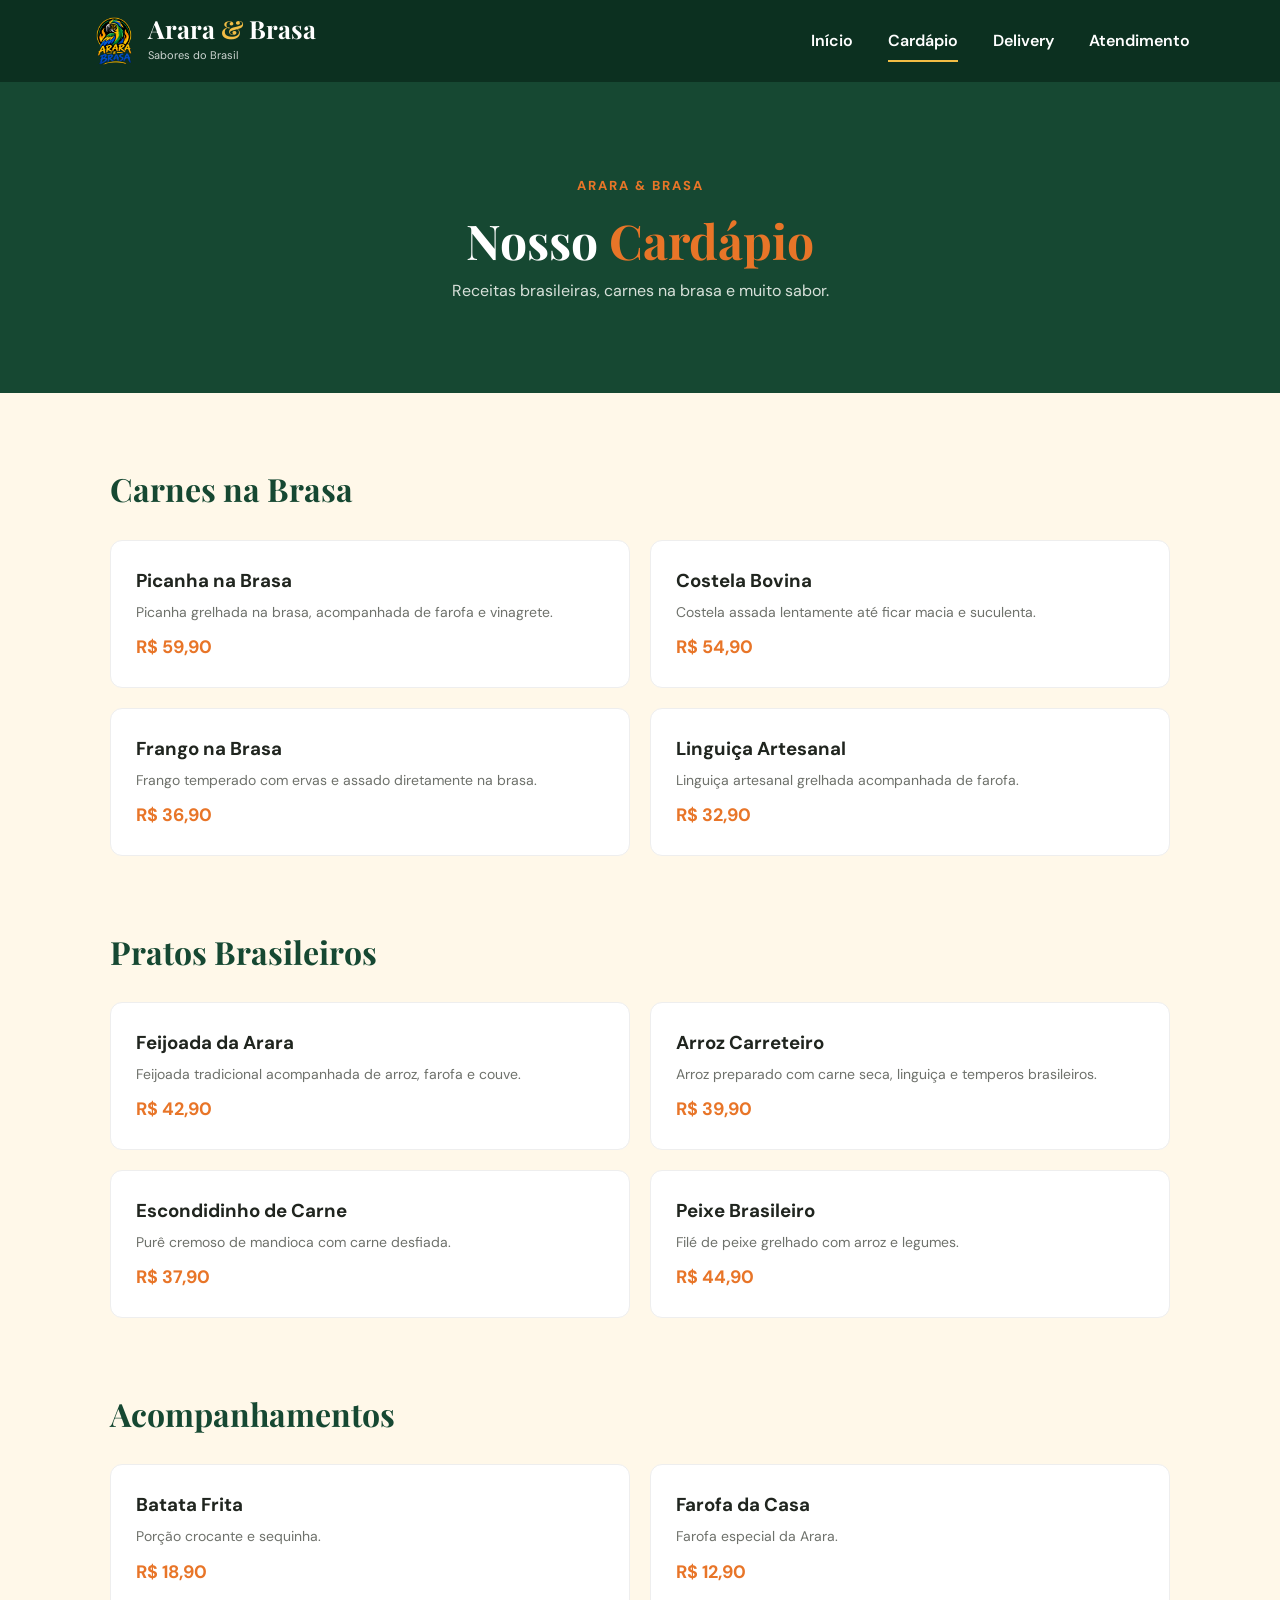
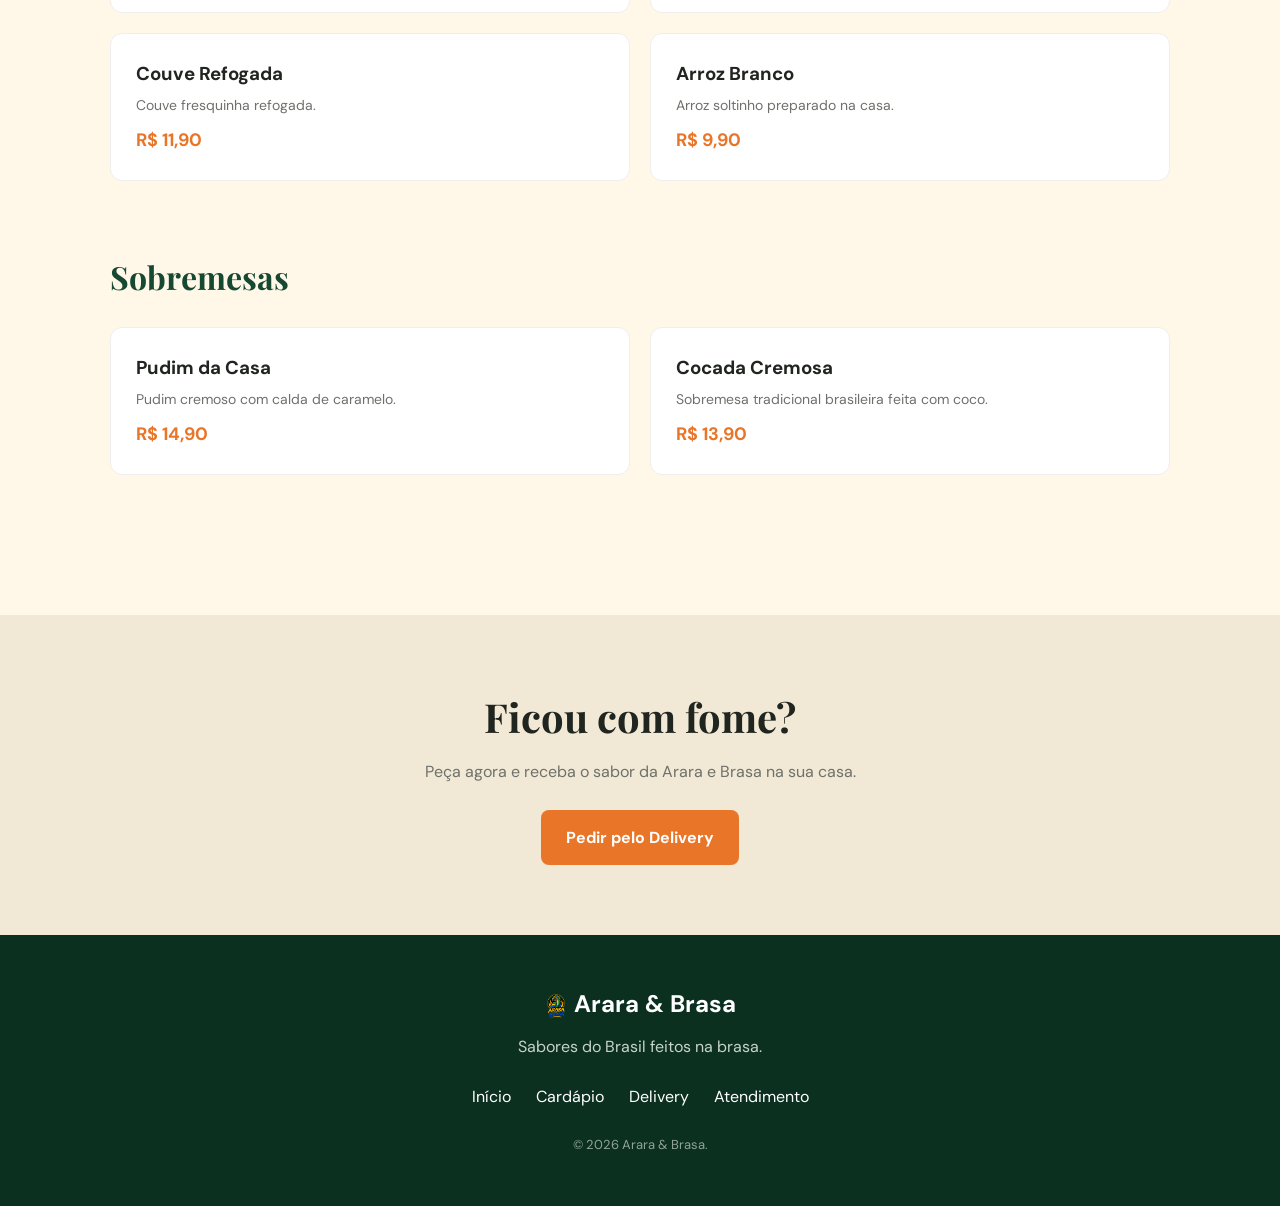
==== commit 199670a1: "cardapio AB 3.4.0" ====
--- a/Arara&Brasa/cardapio.html
+++ b/Arara&Brasa/cardapio.html
@@ -41,6 +41,10 @@
 
         <a href="delivery.html">
             Delivery
+        </a>
+
+        <a href="sac.html">
+            Atendimento
         </a>
 
     </nav>
@@ -80,7 +84,7 @@
             data-descricao="Suculenta picanha bovina preparada na brasa, com uma crosta dourada e 
             sabor irresistível. Acompanhada de farofa crocante e vinagrete fresco."
             data-preco="R$ 59,90"
-            data-imagem="imgs/picanha.png">
+            data-imagem="imgs/picanha.png" data-kcal="720" data-proteina="48" data-carboidratos="8" data-gorduras="52" data-fibras="2" data-sodio="950">
 
                 <div class="food-info">
 
@@ -103,7 +107,7 @@
             data-descricao="Costela bovina assada lentamente na brasa, 
             com carne macia, suculenta e cheia de sabor. Acompanhada de farofa crocante e vinagrete fresco."
             data-preco="R$ 54,90"
-            data-imagem="imgs/costela.png">
+            data-imagem="imgs/costela.png" data-kcal="780" data-proteina="42" data-carboidratos="10" data-gorduras="62" data-fibras="2" data-sodio="1050">
 
                 <div class="food-info">
 
@@ -126,7 +130,7 @@
             data-descricao="Frango temperado com ervas e assado na brasa, garantindo uma carne macia, 
             dourada e saborosa em cada pedaço."
             data-preco="R$ 36,90"
-            data-imagem="imgs/frango.png">
+            data-imagem="imgs/frango.png" data-kcal="460" data-proteina="43" data-carboidratos="28" data-gorduras="17" data-fibras="4" data-sodio="780">
 
                 <div class="food-info">
 
@@ -149,7 +153,7 @@
             data-descricao="Linguiça artesanal grelhada na brasa, dourada por fora e suculenta por 
             dentro, servida com uma deliciosa farofa."
             data-preco="R$ 32,90"
-            data-imagem="imgs/linguica.png">
+            data-imagem="imgs/linguica.png" data-kcal="610" data-proteina="24" data-carboidratos="24" data-gorduras="46" data-fibras="3" data-sodio="1450">
 
                 <div class="food-info">
 
@@ -182,7 +186,7 @@
             data-descricao="Feijoada tradicional brasileira, preparada com muito sabor e 
             acompanhada de arroz branco, farofa e couve refogada."
             data-preco="R$ 42,90"
-            data-imagem="imgs/feijoada.png">
+            data-imagem="imgs/feijoada.png" data-kcal="690" data-proteina="32" data-carboidratos="78" data-gorduras="27" data-fibras="18" data-sodio="1650">
 
                 <div class="food-info">
 
@@ -205,7 +209,7 @@
             data-descricao="Arroz bem temperado com carne seca, linguiça e temperos brasileiros, 
             trazendo o sabor marcante da culinária tradicional."
             data-preco="R$ 39,90"
-            data-imagem="imgs/arroz.png">
+            data-imagem="imgs/arroz.png" data-kcal="560" data-proteina="25" data-carboidratos="66" data-gorduras="20" data-fibras="4" data-sodio="1250">
 
                 <div class="food-info">
 
@@ -228,7 +232,7 @@
             data-descricao="Purê cremoso de mandioca recheado com carne desfiada e preparado para 
             oferecer uma combinação irresistível de sabor e textura."
             data-preco="R$ 37,90"
-            data-imagem="imgs/escondidinho.png">
+            data-imagem="imgs/escondidinho.png" data-kcal="520" data-proteina="27" data-carboidratos="58" data-gorduras="20" data-fibras="5" data-sodio="980">
 
                 <div class="food-info">
 
@@ -251,7 +255,7 @@
             data-descricao="Filé de peixe grelhado, leve e saboroso, servido com arroz 
             soltinho e legumes para uma refeição equilibrada."
             data-preco="R$ 44,90"
-            data-imagem="imgs/peixe.png">
+            data-imagem="imgs/peixe.png" data-kcal="430" data-proteina="35" data-carboidratos="48" data-gorduras="9" data-fibras="7" data-sodio="720">
 
                 <div class="food-info">
 
@@ -284,7 +288,7 @@
             data-descricao="Batatas fritas douradas e crocantes por fora, macias por dentro 
             e perfeitas para acompanhar seu prato favorito."
             data-preco="R$ 18,90"
-            data-imagem="imgs/batata.png">
+            data-imagem="imgs/batata.png" data-kcal="420" data-proteina="5" data-carboidratos="52" data-gorduras="22" data-fibras="5" data-sodio="430">
 
                 <div class="food-info">
 
@@ -304,7 +308,7 @@
             data-descricao="Farofa especial da casa, levemente tostada e cheia de sabor, ideal 
             para completar aquele churrasco caprichado."
             data-preco="R$ 12,90"
-            data-imagem="imgs/farofa.png">
+            data-imagem="imgs/farofa.png" data-kcal="210" data-proteina="3" data-carboidratos="25" data-gorduras="11" data-fibras="2" data-sodio="380">
 
                 <div class="food-info">
 
@@ -324,7 +328,7 @@
             data-descricao="Couve fresca finamente fatiada e refogada, com sabor caseiro e 
             o toque tradicional da cozinha brasileira."
             data-preco="R$ 11,90"
-            data-imagem="imgs/couve.png">
+            data-imagem="imgs/couve.png" data-kcal="85" data-proteina="3" data-carboidratos="8" data-gorduras="5" data-fibras="4" data-sodio="250">
 
                 <div class="food-info">
 
@@ -344,7 +348,7 @@
             data-descricao="Arroz branco soltinho, preparado na casa e perfeito para acompanhar carnes, 
             peixes e pratos tradicionais."
             data-preco="R$ 9,90"
-            data-imagem="imgs/arrozbranco.png">
+            data-imagem="imgs/arrozbranco.png" data-kcal="205" data-proteina="4" data-carboidratos="45" data-gorduras="1" data-fibras="1" data-sodio="5">
 
                 <div class="food-info">
 
@@ -374,7 +378,7 @@
             data-descricao="Pudim cremoso de textura delicada, coberto com uma irresistível calda de caramelo. 
             A escolha perfeita para adoçar o final da refeição."
             data-preco="R$ 14,90"
-            data-imagem="imgs/pudim.png">
+            data-imagem="imgs/pudim.png" data-kcal="310" data-proteina="7" data-carboidratos="48" data-gorduras="10" data-fibras="0" data-sodio="180">
 
                 <div class="food-info">
 
@@ -394,7 +398,7 @@
             data-descricao="Doce tradicional brasileiro feito com coco, com textura cremosa e sabor marcante,
             ideal para quem ama uma sobremesa especial."
             data-preco="R$ 13,90"
-            data-imagem="imgs/cocada.png">
+            data-imagem="imgs/cocada.png" data-kcal="290" data-proteina="3" data-carboidratos="38" data-gorduras="15" data-fibras="3" data-sodio="95">
 
                 <div class="food-info">
 
@@ -453,6 +457,8 @@
         <a href="cardapio.html">Cardápio</a>
 
         <a href="delivery.html">Delivery</a>
+
+        <a href="sac.html">Atendimento</a>
 
     </div>
 
@@ -489,6 +495,29 @@
 
             <strong id="modal-preco"></strong>
 
+            <section class="nutricao" id="modal-nutricao" aria-label="Informações nutricionais">
+                <h3>Informações nutricionais estimadas</h3>
+                <p class="nutricao-nota">Valores aproximados por porção.</p>
+                <div class="nutricao-grid">
+                    <div><span>Energia</span><strong id="nutri-kcal">—</strong></div>
+                    <div><span>Proteínas</span><strong id="nutri-proteina">—</strong></div>
+                    <div><span>Carboidratos</span><strong id="nutri-carboidratos">—</strong></div>
+                    <div><span>Gorduras</span><strong id="nutri-gorduras">—</strong></div>
+                    <div><span>Fibras</span><strong id="nutri-fibras">—</strong></div>
+                    <div><span>Sódio</span><strong id="nutri-sodio">—</strong></div>
+                </div>
+            </section>
+
+            <label class="observacao-label" for="modal-observacao">
+                Observações do pedido
+            </label>
+            <textarea
+                id="modal-observacao"
+                class="observacao-input"
+                rows="3"
+                maxlength="300"
+                placeholder="Ex.: sem cebola, ponto da carne bem passado, sem farofa..."></textarea>
+
             <button type="button" id="modal-adicionar">
             🛒 Adicionar ao carrinho
             </button>
--- a/Arara&Brasa/style.css
+++ b/Arara&Brasa/style.css
@@ -1640,3 +1640,176 @@
 
     cursor: pointer;
 }
+
+
+/* Informações nutricionais dos pop-ups do cardápio */
+.nutricao {
+    margin: 20px 0 4px;
+    padding: 18px;
+    background: #fff8e9;
+    border: 1px solid #eee2ca;
+    border-radius: 12px;
+}
+.nutricao h3 {
+    color: #164832;
+    font-size: 17px;
+    margin: 0 0 4px;
+}
+.nutricao-nota {
+    font-size: 12px;
+    margin: 0 0 14px !important;
+    color: #6e716b;
+}
+.nutricao-grid {
+    display: grid;
+    grid-template-columns: repeat(3, minmax(0, 1fr));
+    gap: 10px;
+}
+.nutricao-grid > div {
+    padding: 10px 8px;
+    background: #fff;
+    border-radius: 8px;
+    display: flex;
+    flex-direction: column;
+    gap: 3px;
+}
+.nutricao-grid span {
+    font-size: 11px;
+    color: #6e716b;
+}
+.nutricao-grid strong {
+    font-size: 15px;
+    color: #164832;
+}
+@media (max-width: 480px) {
+    .nutricao { padding: 12px; }
+    .nutricao-grid { grid-template-columns: repeat(2, minmax(0, 1fr)); }
+}
+/* ===== Campo de observação no modal ===== */
+.observacao-label {
+    display: block;
+    margin: 18px 0 6px;
+    font-weight: 600;
+    color: #3b2a1e;
+}
+
+.observacao-input {
+    width: 100%;
+    padding: 10px 12px;
+    border: 1px solid #d9cfc2;
+    border-radius: 8px;
+    font-family: inherit;
+    font-size: 0.95rem;
+    resize: vertical;
+    background: #fffaf3;
+    color: #3b2a1e;
+    box-sizing: border-box;
+}
+
+.observacao-input:focus {
+    outline: none;
+    border-color: #e76f1c;
+    box-shadow: 0 0 0 3px rgba(231, 111, 28, 0.15);
+}
+
+/* ===== Observação no carrinho ===== */
+.cart-item {
+    display: grid;
+    grid-template-columns: 1fr auto;
+    grid-template-areas:
+        "info    controls"
+        "subtotal subtotal";
+    gap: 8px 10px;
+    padding: 12px 0;
+    border-bottom: 1px dashed #e5d9c9;
+}
+
+.cart-item-info { grid-area: info; }
+.cart-item-controls {
+    grid-area: controls;
+    display: flex;
+    align-items: center;
+    gap: 6px;
+}
+.cart-item-subtotal {
+    grid-area: subtotal;
+    text-align: right;
+    font-weight: 700;
+    color: #b8410e;
+}
+
+.cart-item-nome {
+    display: block;
+    color: #3b2a1e;
+    margin-bottom: 2px;
+}
+
+.cart-item-obs {
+    margin: 2px 0 4px;
+    font-size: 0.82rem;
+    color: #7a5a3f;
+    font-style: italic;
+    background: #fff4e6;
+    border-left: 3px solid #e76f1c;
+    padding: 4px 8px;
+    border-radius: 4px;
+    word-break: break-word;
+}
+
+.cart-item-preco {
+    font-size: 0.8rem;
+    color: #9a8570;
+}
+
+.qty-btn {
+    width: 28px;
+    height: 28px;
+    border-radius: 50%;
+    border: 1px solid #e76f1c;
+    background: #fff;
+    color: #e76f1c;
+    font-size: 1rem;
+    font-weight: 700;
+    cursor: pointer;
+    line-height: 1;
+}
+
+.qty-btn:hover { background: #e76f1c; color: #fff; }
+
+.qty-value {
+    min-width: 22px;
+    text-align: center;
+    font-weight: 700;
+    color: #3b2a1e;
+}
+
+.remove-btn {
+    background: none;
+    border: none;
+    cursor: pointer;
+    font-size: 1rem;
+    opacity: 0.7;
+}
+.remove-btn:hover { opacity: 1; }
+
+/* ===== Toast ===== */
+#toast-arara {
+    position: fixed;
+    bottom: 24px;
+    left: 50%;
+    transform: translateX(-50%) translateY(120%);
+    background: #3b2a1e;
+    color: #fff;
+    padding: 12px 20px;
+    border-radius: 8px;
+    font-weight: 600;
+    box-shadow: 0 6px 20px rgba(0,0,0,0.25);
+    opacity: 0;
+    transition: transform 0.3s ease, opacity 0.3s ease;
+    z-index: 9999;
+    pointer-events: none;
+}
+#toast-arara.show {
+    transform: translateX(-50%) translateY(0);
+    opacity: 1;
+}
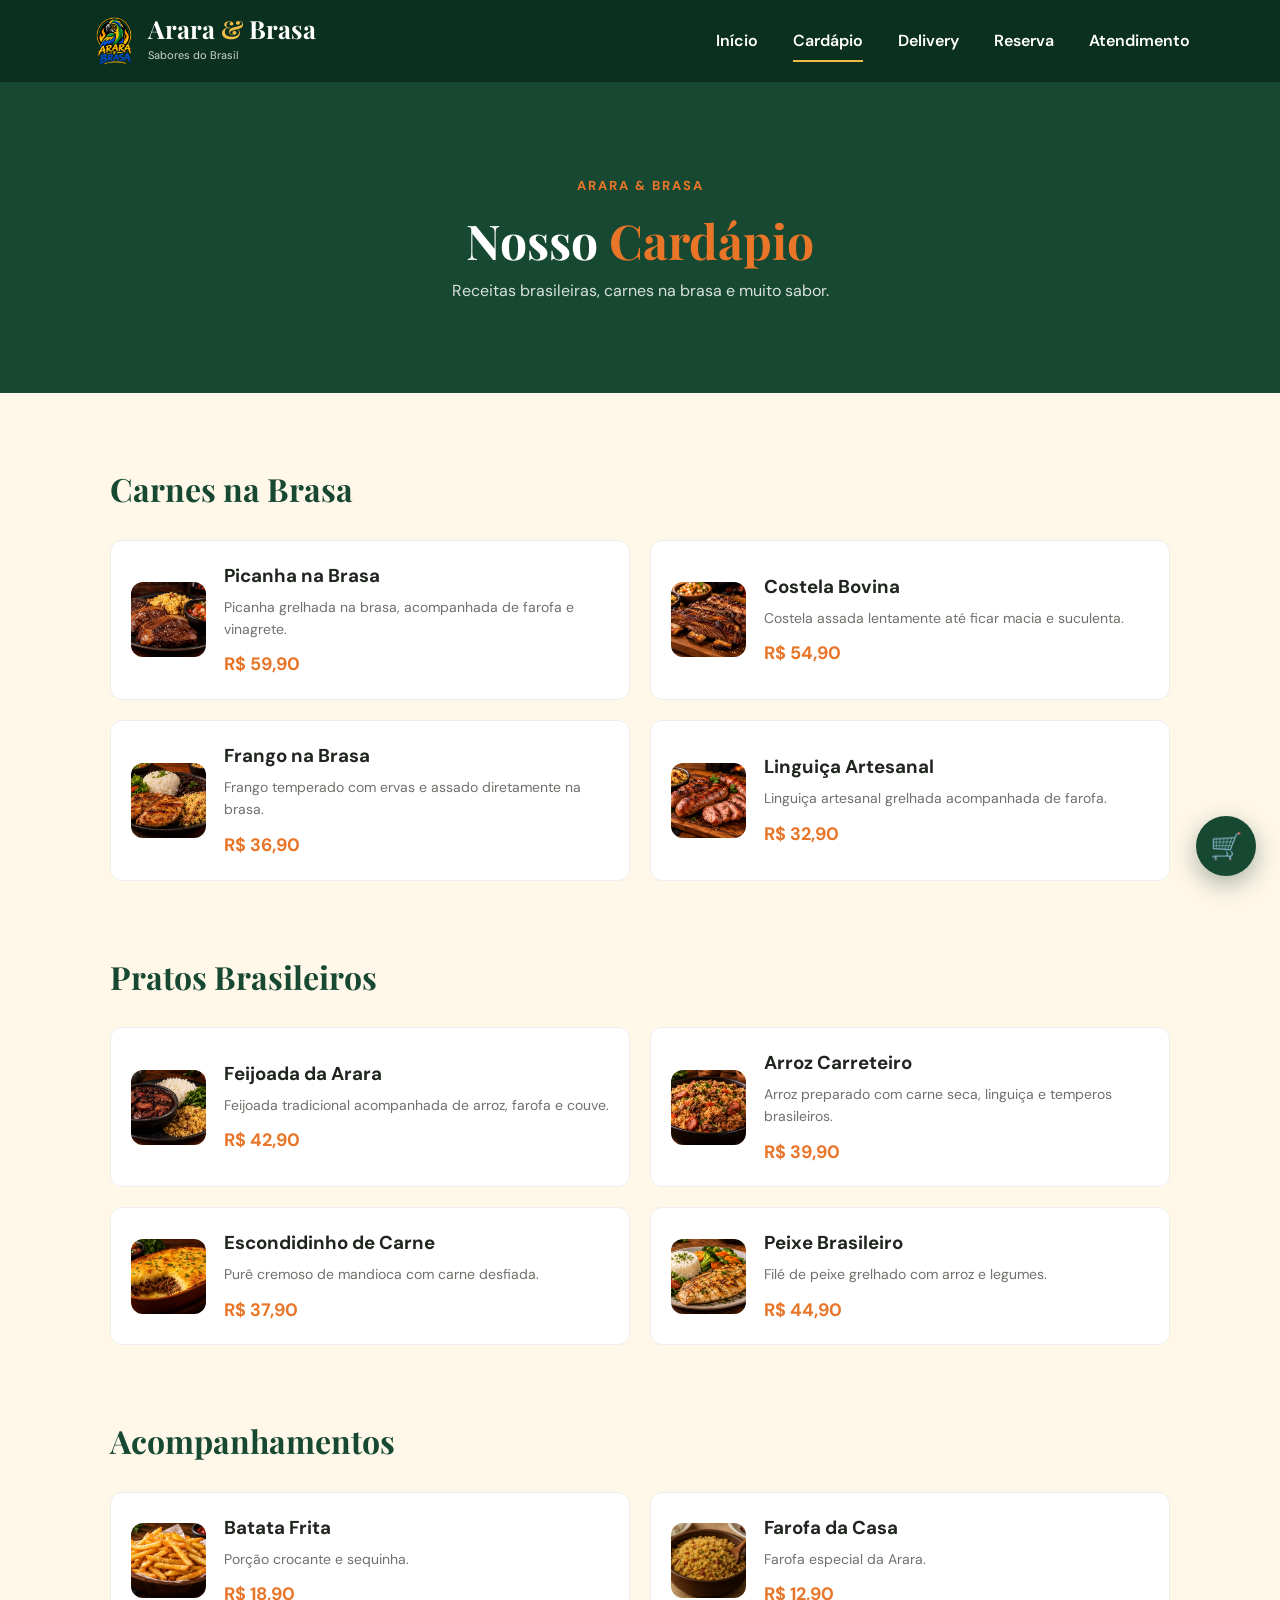
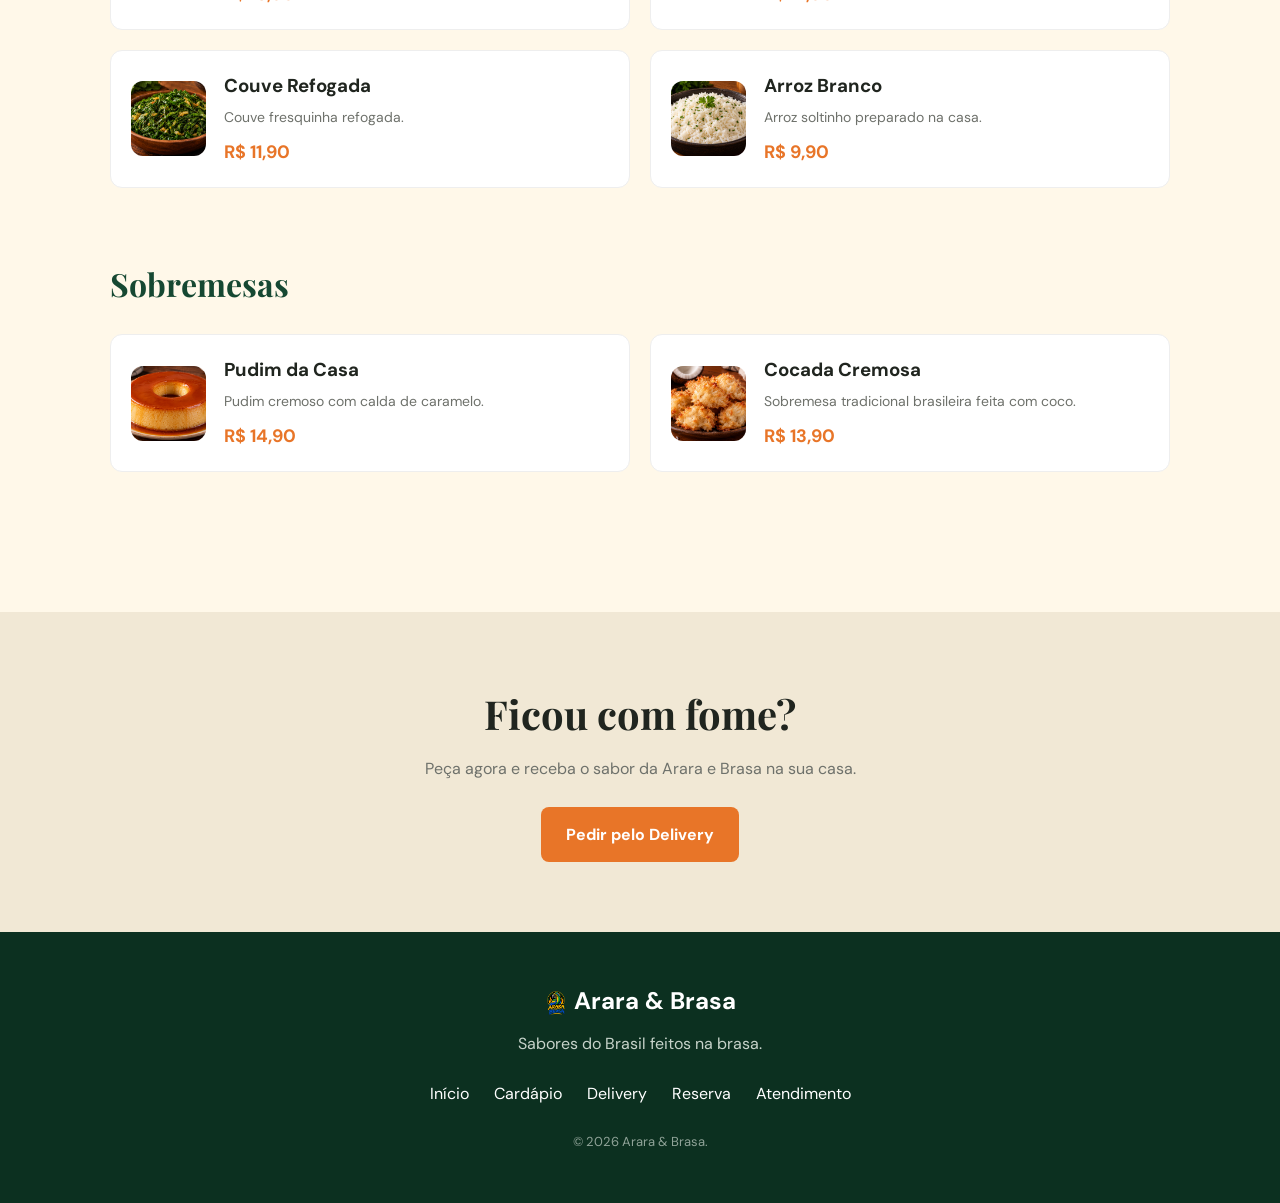
==== commit bff0999e: "pacote reserva 1.0.0" ====
--- a/Arara&Brasa/cardapio.html
+++ b/Arara&Brasa/cardapio.html
@@ -41,6 +41,10 @@
 
         <a href="delivery.html">
             Delivery
+        </a>
+
+        <a href="reserva.html">
+            Reserva
         </a>
 
         <a href="sac.html">
@@ -86,6 +90,10 @@
             data-preco="R$ 59,90"
             data-imagem="imgs/picanha.png" data-kcal="720" data-proteina="48" data-carboidratos="8" data-gorduras="52" data-fibras="2" data-sodio="950">
 
+                <div class="menu-item-imagem">
+                    <img src="imgs/picanha.png" alt="Picanha na Brasa">
+                </div>
+
                 <div class="food-info">
 
                     <h3>Picanha na Brasa</h3>
@@ -109,6 +117,10 @@
             data-preco="R$ 54,90"
             data-imagem="imgs/costela.png" data-kcal="780" data-proteina="42" data-carboidratos="10" data-gorduras="62" data-fibras="2" data-sodio="1050">
 
+                <div class="menu-item-imagem">
+                    <img src="imgs/costela.png" alt="Costela Bovina">
+                </div>
+
                 <div class="food-info">
 
                     <h3>Costela Bovina</h3>
@@ -132,6 +144,10 @@
             data-preco="R$ 36,90"
             data-imagem="imgs/frango.png" data-kcal="460" data-proteina="43" data-carboidratos="28" data-gorduras="17" data-fibras="4" data-sodio="780">
 
+                <div class="menu-item-imagem">
+                    <img src="imgs/frango.png" alt="Frango na Brasa">
+                </div>
+
                 <div class="food-info">
 
                     <h3>Frango na Brasa</h3>
@@ -155,6 +171,10 @@
             data-preco="R$ 32,90"
             data-imagem="imgs/linguica.png" data-kcal="610" data-proteina="24" data-carboidratos="24" data-gorduras="46" data-fibras="3" data-sodio="1450">
 
+                <div class="menu-item-imagem">
+                    <img src="imgs/linguica.png" alt="Linguiça Artesanal">
+                </div>
+
                 <div class="food-info">
 
                     <h3>Linguiça Artesanal</h3>
@@ -188,6 +208,10 @@
             data-preco="R$ 42,90"
             data-imagem="imgs/feijoada.png" data-kcal="690" data-proteina="32" data-carboidratos="78" data-gorduras="27" data-fibras="18" data-sodio="1650">
 
+                <div class="menu-item-imagem">
+                    <img src="imgs/feijoada.png" alt="Feijoada da Arara">
+                </div>
+
                 <div class="food-info">
 
                     <h3>Feijoada da Arara</h3>
@@ -211,6 +235,10 @@
             data-preco="R$ 39,90"
             data-imagem="imgs/arroz.png" data-kcal="560" data-proteina="25" data-carboidratos="66" data-gorduras="20" data-fibras="4" data-sodio="1250">
 
+                <div class="menu-item-imagem">
+                    <img src="imgs/arroz.png" alt="Arroz Carreteiro">
+                </div>
+
                 <div class="food-info">
 
                     <h3>Arroz Carreteiro</h3>
@@ -234,6 +262,10 @@
             data-preco="R$ 37,90"
             data-imagem="imgs/escondidinho.png" data-kcal="520" data-proteina="27" data-carboidratos="58" data-gorduras="20" data-fibras="5" data-sodio="980">
 
+                <div class="menu-item-imagem">
+                    <img src="imgs/escondidinho.png" alt="Escondidinho de Carne">
+                </div>
+
                 <div class="food-info">
 
                     <h3>Escondidinho de Carne</h3>
@@ -257,6 +289,10 @@
             data-preco="R$ 44,90"
             data-imagem="imgs/peixe.png" data-kcal="430" data-proteina="35" data-carboidratos="48" data-gorduras="9" data-fibras="7" data-sodio="720">
 
+                <div class="menu-item-imagem">
+                    <img src="imgs/peixe.png" alt="Peixe Brasileiro">
+                </div>
+
                 <div class="food-info">
 
                     <h3>Peixe Brasileiro</h3>
@@ -290,6 +326,10 @@
             data-preco="R$ 18,90"
             data-imagem="imgs/batata.png" data-kcal="420" data-proteina="5" data-carboidratos="52" data-gorduras="22" data-fibras="5" data-sodio="430">
 
+                <div class="menu-item-imagem">
+                    <img src="imgs/batata.png" alt="Batata Frita">
+                </div>
+
                 <div class="food-info">
 
                     <h3>Batata Frita</h3>
@@ -310,6 +350,10 @@
             data-preco="R$ 12,90"
             data-imagem="imgs/farofa.png" data-kcal="210" data-proteina="3" data-carboidratos="25" data-gorduras="11" data-fibras="2" data-sodio="380">
 
+                <div class="menu-item-imagem">
+                    <img src="imgs/farofa.png" alt="Farofa da Casa">
+                </div>
+
                 <div class="food-info">
 
                     <h3>Farofa da Casa</h3>
@@ -330,6 +374,10 @@
             data-preco="R$ 11,90"
             data-imagem="imgs/couve.png" data-kcal="85" data-proteina="3" data-carboidratos="8" data-gorduras="5" data-fibras="4" data-sodio="250">
 
+                <div class="menu-item-imagem">
+                    <img src="imgs/couve.png" alt="Couve Refogada">
+                </div>
+
                 <div class="food-info">
 
                     <h3>Couve Refogada</h3>
@@ -350,6 +398,10 @@
             data-preco="R$ 9,90"
             data-imagem="imgs/arrozbranco.png" data-kcal="205" data-proteina="4" data-carboidratos="45" data-gorduras="1" data-fibras="1" data-sodio="5">
 
+                <div class="menu-item-imagem">
+                    <img src="imgs/arrozbranco.png" alt="Arroz Branco">
+                </div>
+
                 <div class="food-info">
 
                     <h3>Arroz Branco</h3>
@@ -380,6 +432,10 @@
             data-preco="R$ 14,90"
             data-imagem="imgs/pudim.png" data-kcal="310" data-proteina="7" data-carboidratos="48" data-gorduras="10" data-fibras="0" data-sodio="180">
 
+                <div class="menu-item-imagem">
+                    <img src="imgs/pudim.png" alt="Pudim da Casa">
+                </div>
+
                 <div class="food-info">
 
                     <h3>Pudim da Casa</h3>
@@ -400,6 +456,10 @@
             data-preco="R$ 13,90"
             data-imagem="imgs/cocada.png" data-kcal="290" data-proteina="3" data-carboidratos="38" data-gorduras="15" data-fibras="3" data-sodio="95">
 
+                <div class="menu-item-imagem">
+                    <img src="imgs/cocada.png" alt="Cocada Cremosa">
+                </div>
+
                 <div class="food-info">
 
                     <h3>Cocada Cremosa</h3>
@@ -457,6 +517,8 @@
         <a href="cardapio.html">Cardápio</a>
 
         <a href="delivery.html">Delivery</a>
+
+        <a href="reserva.html">Reserva</a>
 
         <a href="sac.html">Atendimento</a>
 
--- a/Arara&Brasa/style.css
+++ b/Arara&Brasa/style.css
@@ -749,93 +749,65 @@
 
 
 .menu-item {
-
     background: white;
-
     border-radius: 12px;
-
-    padding: 25px;
-
-    display: flex;
-
-    gap: 20px;
-
+    padding: 20px;
+    display: flex;
+    gap: 18px;
+    align-items: center;
     border: 1px solid #eee;
-
     transition: .3s;
-
     cursor: pointer;
-
-}
-
+}
 
 .menu-item:hover {
-
     transform: translateY(-4px);
-
     box-shadow: 0 10px 30px rgba(0,0,0,.08);
-
-}
-
-
-.food-icon {
-
+}
+
+.menu-item-imagem {
+    width: 100px;
+    height: 100px;
+    min-width: 100px;
+    border-radius: 12px;
+    background: #f4ead5;
+    overflow: hidden;
+    display: flex;
+    align-items: center;
+    justify-content: center;
+}
+
+.menu-item-imagem img {
+    width: 100%;
+    height: 100%;
+    object-fit: cover;
+    display: block;
+}
+
+.menu-item-imagem {
     width: 75px;
-
     height: 75px;
-
     min-width: 75px;
-
-    border-radius: 12px;
-
-    background: #f4ead5;
-
-    display: flex;
-
-    align-items: center;
-
-    justify-content: center;
-
-    font-size: 38px;
-
-}
-
-.food-icon img {
-
-    width: 55px;
-
-    height: 55px;
-
-    display: block;
-
-    object-fit: contain;
-
+}
+
+.food-info {
+    flex: 1;
+    min-width: 0;
 }
 
 .food-info h3 {
-
     margin-bottom: 5px;
-
-}
-
+}
 
 .food-info p {
-
     color: var(--gray);
-
     font-size: 14px;
-
     margin-bottom: 10px;
-
-}
-
+}
 
 .food-info strong {
-
     color: var(--orange);
-
     font-size: 18px;
-
 }
 
 
@@ -1812,4 +1784,79 @@
 #toast-arara.show {
     transform: translateX(-50%) translateY(0);
     opacity: 1;
+}
+/* ===== Botão flutuante do carrinho ===== */
+#cart-float {
+    position: fixed;
+    right: 24px;
+    bottom: 24px;
+    z-index: 9998;
+
+    display: none;                 /* JS mostra só nas páginas certas */
+    align-items: center;
+    justify-content: center;
+    gap: 8px;
+
+    width: 60px;
+    height: 60px;
+    border-radius: 50%;
+
+    background: var(--green);
+    color: #fff;
+    text-decoration: none;
+    box-shadow: 0 8px 24px rgba(12, 48, 32, 0.35);
+
+    transition: transform 0.2s ease, background 0.2s ease;
+}
+
+#cart-float.visible {
+    display: flex;
+}
+
+#cart-float:hover {
+    background: var(--orange);
+    transform: translateY(-3px) scale(1.05);
+}
+
+#cart-float .cart-icon {
+    font-size: 26px;
+    line-height: 1;
+}
+
+#cart-float .cart-badge {
+    position: absolute;
+    top: -4px;
+    right: -4px;
+
+    min-width: 22px;
+    height: 22px;
+    padding: 0 6px;
+
+    border-radius: 11px;
+    background: var(--orange);
+    color: #fff;
+
+    font-size: 12px;
+    font-weight: 700;
+    line-height: 22px;
+    text-align: center;
+
+    box-shadow: 0 2px 6px rgba(0, 0, 0, 0.25);
+}
+
+#cart-float .cart-badge:empty,
+#cart-float .cart-badge[data-count="0"] {
+    display: none;
+}
+
+@media (max-width: 480px) {
+    #cart-float {
+        width: 54px;
+        height: 54px;
+        right: 16px;
+        bottom: 16px;
+    }
+    #cart-float .cart-icon {
+        font-size: 22px;
+    }
 }
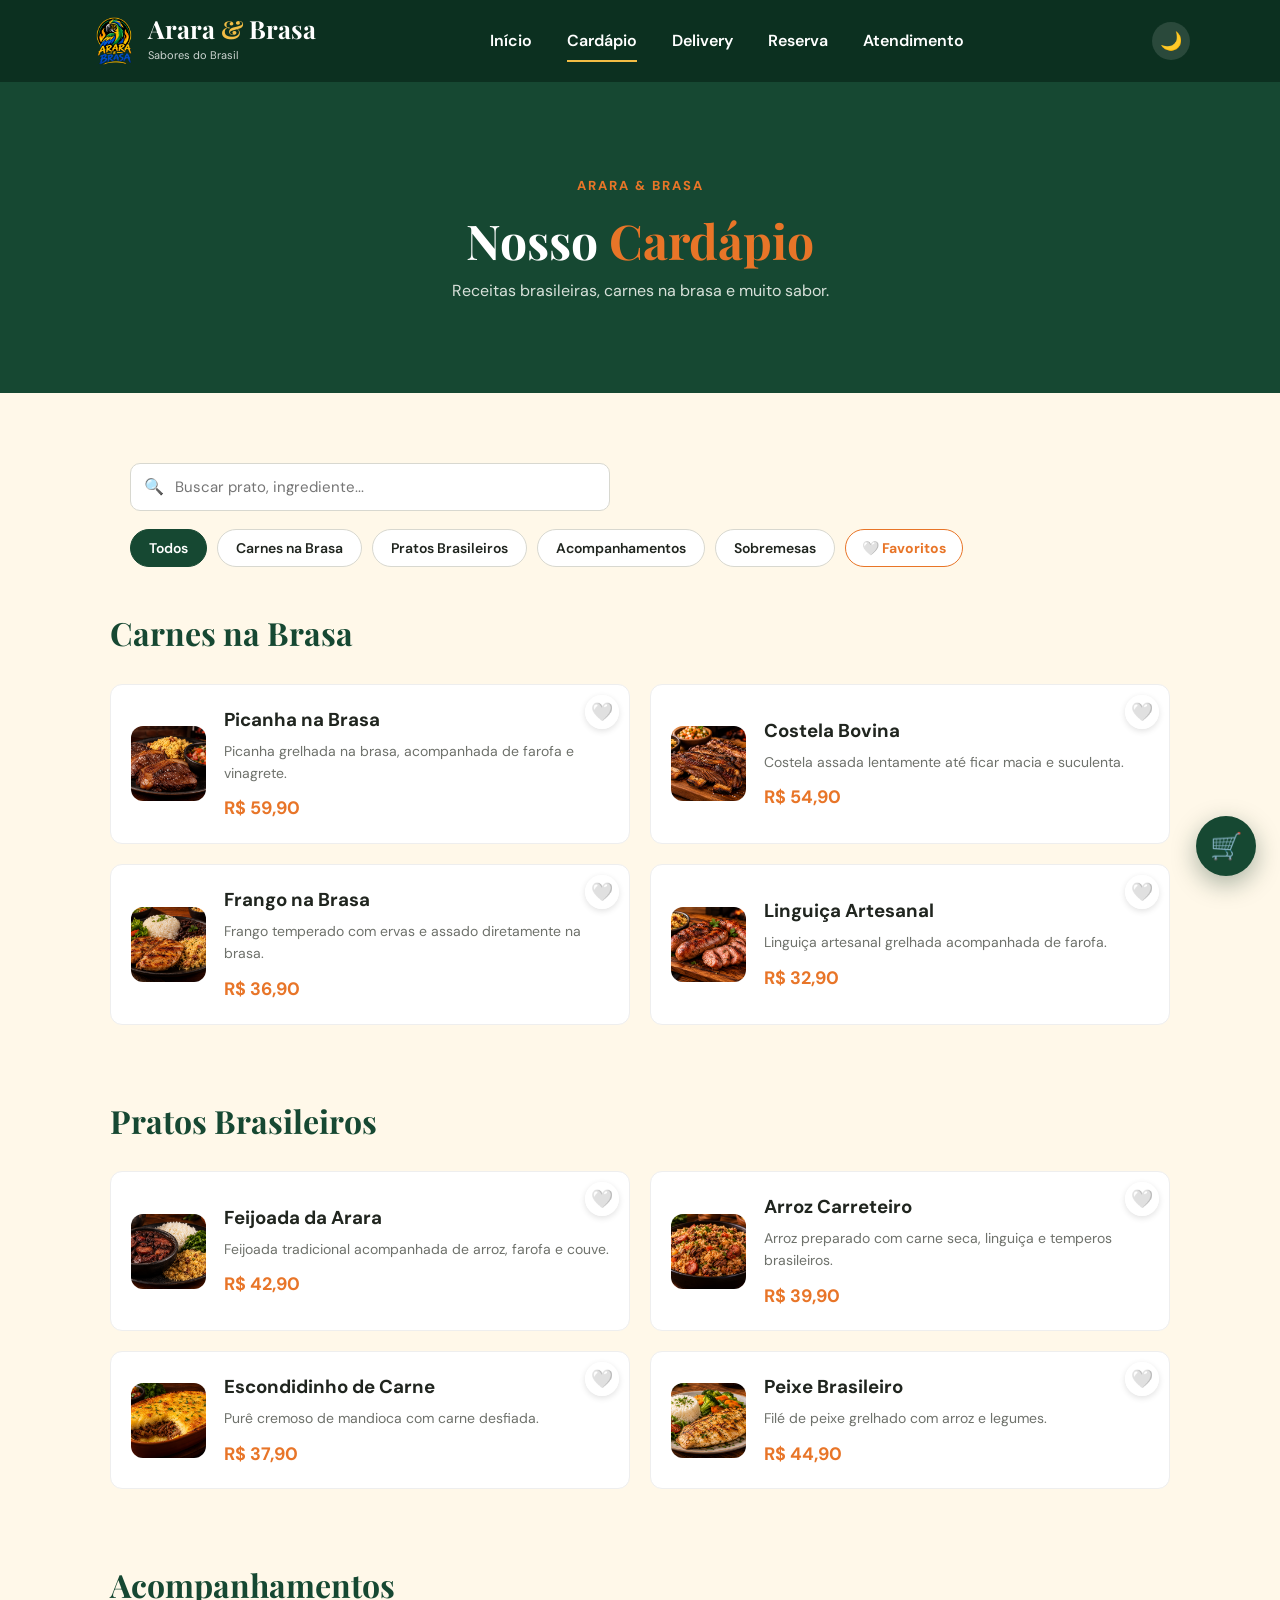
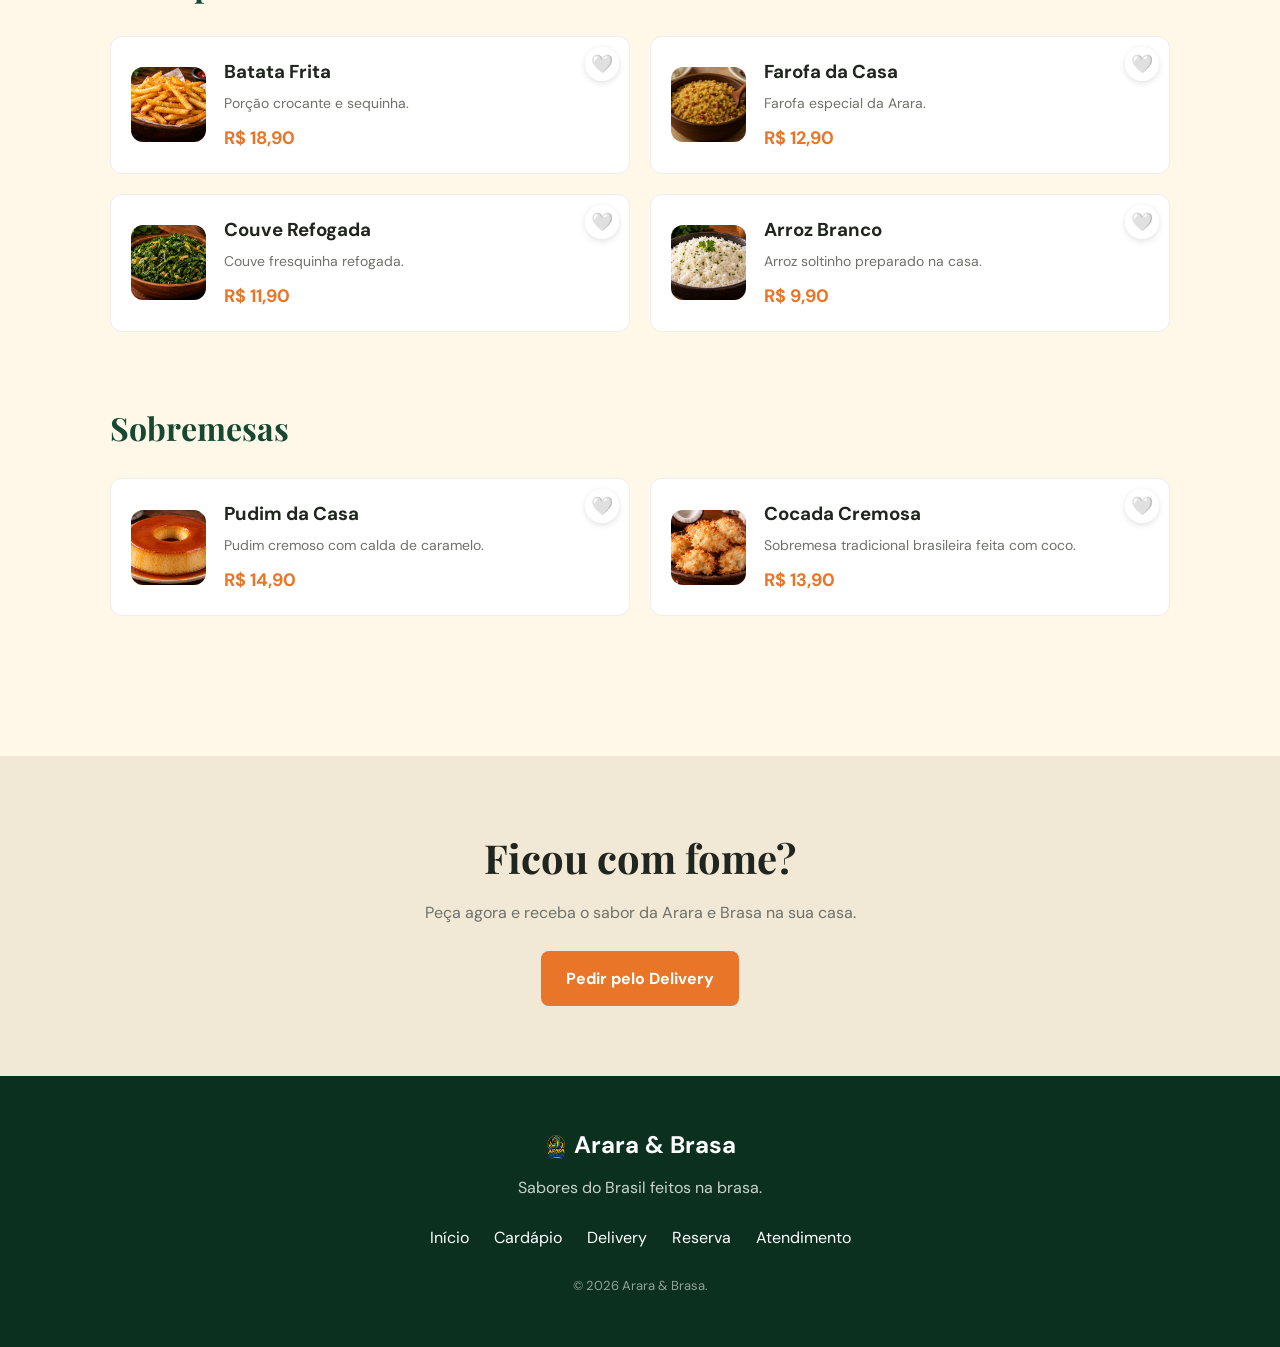
==== commit 39c664ec: "cardapio AB favs" ====
--- a/Arara&Brasa/cardapio.html
+++ b/Arara&Brasa/cardapio.html
@@ -76,6 +76,22 @@
 
 
 <section class="menu-section">
+
+    <div class="menu-toolbar">
+        <div class="menu-busca">
+            <input type="text" id="menu-busca" placeholder="Buscar prato, ingrediente..." aria-label="Buscar no cardápio">
+        </div>
+        <div class="menu-filtros">
+            <button class="filtro-btn active" data-filtro="todos">Todos</button>
+            <button class="filtro-btn" data-filtro="carnes">Carnes na Brasa</button>
+            <button class="filtro-btn" data-filtro="pratos">Pratos Brasileiros</button>
+            <button class="filtro-btn" data-filtro="acompanhamentos">Acompanhamentos</button>
+            <button class="filtro-btn" data-filtro="sobremesas">Sobremesas</button>
+            <button class="filtro-btn btn-favoritos" data-filtro="favoritos" id="btn-favoritos">🤍 Favoritos</button>
+        </div>
+    </div>
+
+    <div class="menu-category">
 
     <div class="menu-category">
 
@@ -478,6 +494,12 @@
         </div>
 
     </div>
+
+        <p class="sem-resultados" id="sem-resultados" style="display: none;">
+        Nenhum prato encontrado com esse filtro. Tente outro termo!
+    </p>
+
+</section>
 
 </section>
 
--- a/Arara&Brasa/style.css
+++ b/Arara&Brasa/style.css
@@ -1859,4 +1859,406 @@
     #cart-float .cart-icon {
         font-size: 22px;
     }
+}
+/* ===== Busca e filtro do cardápio ===== */
+.menu-toolbar {
+    max-width: 1100px;
+    margin: 0 auto 40px;
+    padding: 0 20px;
+    display: flex;
+    flex-direction: column;
+    gap: 18px;
+}
+
+.menu-busca {
+    position: relative;
+    max-width: 480px;
+    width: 100%;
+}
+
+.menu-busca input {
+    width: 100%;
+    padding: 13px 16px 13px 44px;
+    border: 1px solid #d8d8d0;
+    border-radius: 10px;
+    font-size: 15px;
+    background: #fff;
+    color: var(--dark);
+    font-family: inherit;
+}
+
+.menu-busca input:focus {
+    outline: 2px solid var(--yellow);
+    border-color: var(--green);
+}
+
+.menu-busca::before {
+    content: "🔍";
+    position: absolute;
+    left: 14px;
+    top: 50%;
+    transform: translateY(-50%);
+    font-size: 16px;
+    pointer-events: none;
+}
+
+.menu-filtros {
+    display: flex;
+    flex-wrap: wrap;
+    gap: 10px;
+}
+
+.filtro-btn {
+    padding: 8px 18px;
+    border: 1px solid #d8d8d0;
+    border-radius: 20px;
+    background: #fff;
+    color: var(--dark);
+    font-weight: 600;
+    font-size: 14px;
+    cursor: pointer;
+    transition: .2s;
+    font-family: inherit;
+}
+
+.filtro-btn:hover {
+    border-color: var(--orange);
+    color: var(--orange);
+}
+
+.filtro-btn.active {
+    background: var(--green);
+    border-color: var(--green);
+    color: #fff;
+}
+
+.sem-resultados {
+    text-align: center;
+    padding: 60px 20px;
+    color: var(--gray);
+    font-size: 16px;
+}
+
+.menu-category.hidden {
+    display: none;
+}
+
+.menu-item.hidden {
+    display: none;
+}
+
+/* ===== Botão de favorito ===== */
+.menu-item {
+    position: relative;
+}
+
+.fav-btn {
+    position: absolute;
+    top: 10px;
+    right: 10px;
+    width: 34px;
+    height: 34px;
+    border: none;
+    border-radius: 50%;
+    background: rgba(255, 255, 255, 0.92);
+    cursor: pointer;
+    font-size: 18px;
+    display: flex;
+    align-items: center;
+    justify-content: center;
+    z-index: 2;
+    transition: transform 0.2s ease, background 0.2s ease;
+    box-shadow: 0 2px 6px rgba(0, 0, 0, 0.12);
+    line-height: 1;
+    color: #c84630;
+}
+
+.fav-btn:hover {
+    transform: scale(1.15);
+    background: #fff;
+}
+
+.fav-btn.favoritado {
+    background: #ffe9e5;
+}
+
+/* ===== Modo escuro toggle no header ===== */
+.theme-toggle {
+    width: 38px;
+    height: 38px;
+    border: none;
+    border-radius: 50%;
+    background: rgba(255, 255, 255, 0.12);
+    color: #fff;
+    cursor: pointer;
+    font-size: 18px;
+    display: flex;
+    align-items: center;
+    justify-content: center;
+    transition: background 0.2s ease, transform 0.2s ease;
+    margin-left: 15px;
+    line-height: 1;
+}
+
+.theme-toggle:hover {
+    background: rgba(255, 255, 255, 0.22);
+    transform: rotate(15deg);
+}
+
+/* ===== Modo escuro ===== */
+body.dark-mode {
+    --cream: #121410;
+    --white: #1e2119;
+    --dark: #e8e5dd;
+    --gray: #a8a89f;
+    --light-gray: #2a2d24;
+    --green: #2a8f5c;
+    --green-dark: #0c3020;
+}
+
+body.dark-mode .header {
+    background: #0a1f14;
+}
+
+body.dark-mode .menu-item,
+body.dark-mode .delivery-card,
+body.dark-mode .cart,
+body.dark-mode .especialidade-card {
+    background: var(--white);
+    border-color: var(--light-gray);
+}
+
+body.dark-mode .menu-item-imagem,
+body.dark-mode .delivery-food {
+    background: #2a2d24;
+}
+
+body.dark-mode .menu-busca input {
+    background: var(--white);
+    color: var(--dark);
+    border-color: var(--light-gray);
+}
+
+body.dark-mode .filtro-btn {
+    background: var(--white);
+    color: var(--dark);
+    border-color: var(--light-gray);
+}
+
+body.dark-mode .filtro-btn.active {
+    background: var(--orange);
+    border-color: var(--orange);
+    color: #fff;
+}
+
+body.dark-mode .cart-item {
+    border-color: var(--light-gray);
+}
+
+body.dark-mode .cart-header {
+    border-color: var(--light-gray);
+}
+
+body.dark-mode .menu-category > h2,
+body.dark-mode .delivery-products > h2 {
+    color: #e8e5dd;
+}
+
+body.dark-mode .menu-section,
+body.dark-mode .menu-cta,
+body.dark-mode .especialidades,
+body.dark-mode .delivery-info-section {
+    background: #1a1d17;
+}
+
+body.dark-mode .menu-cta h2,
+body.dark-mode .menu-cta p,
+body.dark-mode .section-title h2,
+body.dark-mode .especialidade-card h2,
+body.dark-mode .especialidade-card p,
+body.dark-mode .delivery-info-section h3,
+body.dark-mode .delivery-info-section p,
+body.dark-mode .delivery-info h3,
+body.dark-mode .food-info h3,
+body.dark-mode .delivery-info p,
+body.dark-mode .food-info p {
+    color: var(--dark);
+}
+
+body.dark-mode .modal-content,
+body.dark-mode .modal-info {
+    background: var(--white);
+}
+
+body.dark-mode .modal-info h2,
+body.dark-mode .modal-info strong {
+    color: var(--dark);
+}
+
+body.dark-mode .modal-info p {
+    color: var(--gray);
+}
+
+body.dark-mode .nutricao {
+    background: #2a2d24;
+    border-color: var(--light-gray);
+}
+
+body.dark-mode .nutricao-grid > div {
+    background: var(--white);
+}
+
+body.dark-mode .observacao-input {
+    background: #2a2d24;
+    color: var(--dark);
+    border-color: var(--light-gray);
+}
+
+body.dark-mode .observacao-label {
+    color: var(--dark);
+}
+
+body.dark-mode #modal-adicionar {
+    background: #2a8f5c;
+}
+
+body.dark-mode .sugestao-upsell {
+    background: #2a2d24;
+    border-color: var(--light-gray);
+}
+
+body.dark-mode .sugestao-upsell p,
+body.dark-mode .sugestao-upsell strong {
+    color: var(--dark);
+}
+
+body.dark-mode .empty-cart {
+    color: var(--gray);
+}
+
+body.dark-mode footer {
+    background: #0a1f14;
+}
+
+body.dark-mode .hero {
+    background: #1a1d17;
+}
+
+body.dark-mode .page-header {
+    background: #0c3020;
+}
+
+body.dark-mode .cta {
+    background: #0c3020;
+}
+
+body.dark-mode .add-btn,
+body.dark-mode .checkout-btn {
+    background: #2a8f5c;
+}
+
+body.dark-mode .add-btn:hover,
+body.dark-mode .checkout-btn:hover {
+    background: var(--orange);
+}
+
+/* ===== Upsell no carrinho ===== */
+.sugestao-upsell {
+    background: #fff8e9;
+    border: 1px solid #f4e4c2;
+    border-radius: 10px;
+    padding: 12px 14px;
+    margin-top: 15px;
+    font-size: 13px;
+    color: var(--dark);
+}
+
+.sugestao-upsell strong {
+    display: block;
+    margin-bottom: 4px;
+    color: var(--green);
+    font-size: 13px;
+}
+
+.sugestao-upsell-item {
+    display: flex;
+    align-items: center;
+    justify-content: space-between;
+    gap: 8px;
+    margin-top: 8px;
+    padding-top: 8px;
+    border-top: 1px dashed #e5d9c9;
+}
+
+.sugestao-upsell-item:first-of-type {
+    margin-top: 4px;
+    padding-top: 0;
+    border-top: none;
+}
+
+.sugestao-upsell-item p {
+    flex: 1;
+    font-size: 13px;
+    margin: 0;
+    color: var(--dark);
+}
+
+.sugestao-upsell-item small {
+    display: block;
+    color: var(--gray);
+    font-size: 11px;
+}
+
+.sugestao-upsell-item button {
+    border: none;
+    background: var(--orange);
+    color: #fff;
+    padding: 6px 12px;
+    border-radius: 6px;
+    font-size: 12px;
+    font-weight: 700;
+    cursor: pointer;
+    font-family: inherit;
+    white-space: nowrap;
+}
+
+.sugestao-upsell-item button:hover {
+    background: #d55f1b;
+}
+
+/* ===== Botão ver favoritos (no cardápio) ===== */
+.btn-favoritos {
+    display: inline-flex;
+    align-items: center;
+    gap: 6px;
+    padding: 9px 16px;
+    border: 1px solid var(--orange);
+    border-radius: 20px;
+    background: #fff;
+    color: var(--orange);
+    font-weight: 700;
+    font-size: 14px;
+    cursor: pointer;
+    transition: .2s;
+    font-family: inherit;
+}
+
+.btn-favoritos:hover {
+    background: var(--orange);
+    color: #fff;
+}
+
+.btn-favoritos.ativo {
+    background: var(--orange);
+    color: #fff;
+}
+
+body.dark-mode .btn-favoritos {
+    background: var(--white);
+}
+
+body.dark-mode .btn-favoritos.ativo,
+body.dark-mode .btn-favoritos:hover {
+    background: var(--orange);
+    color: #fff;
 }
